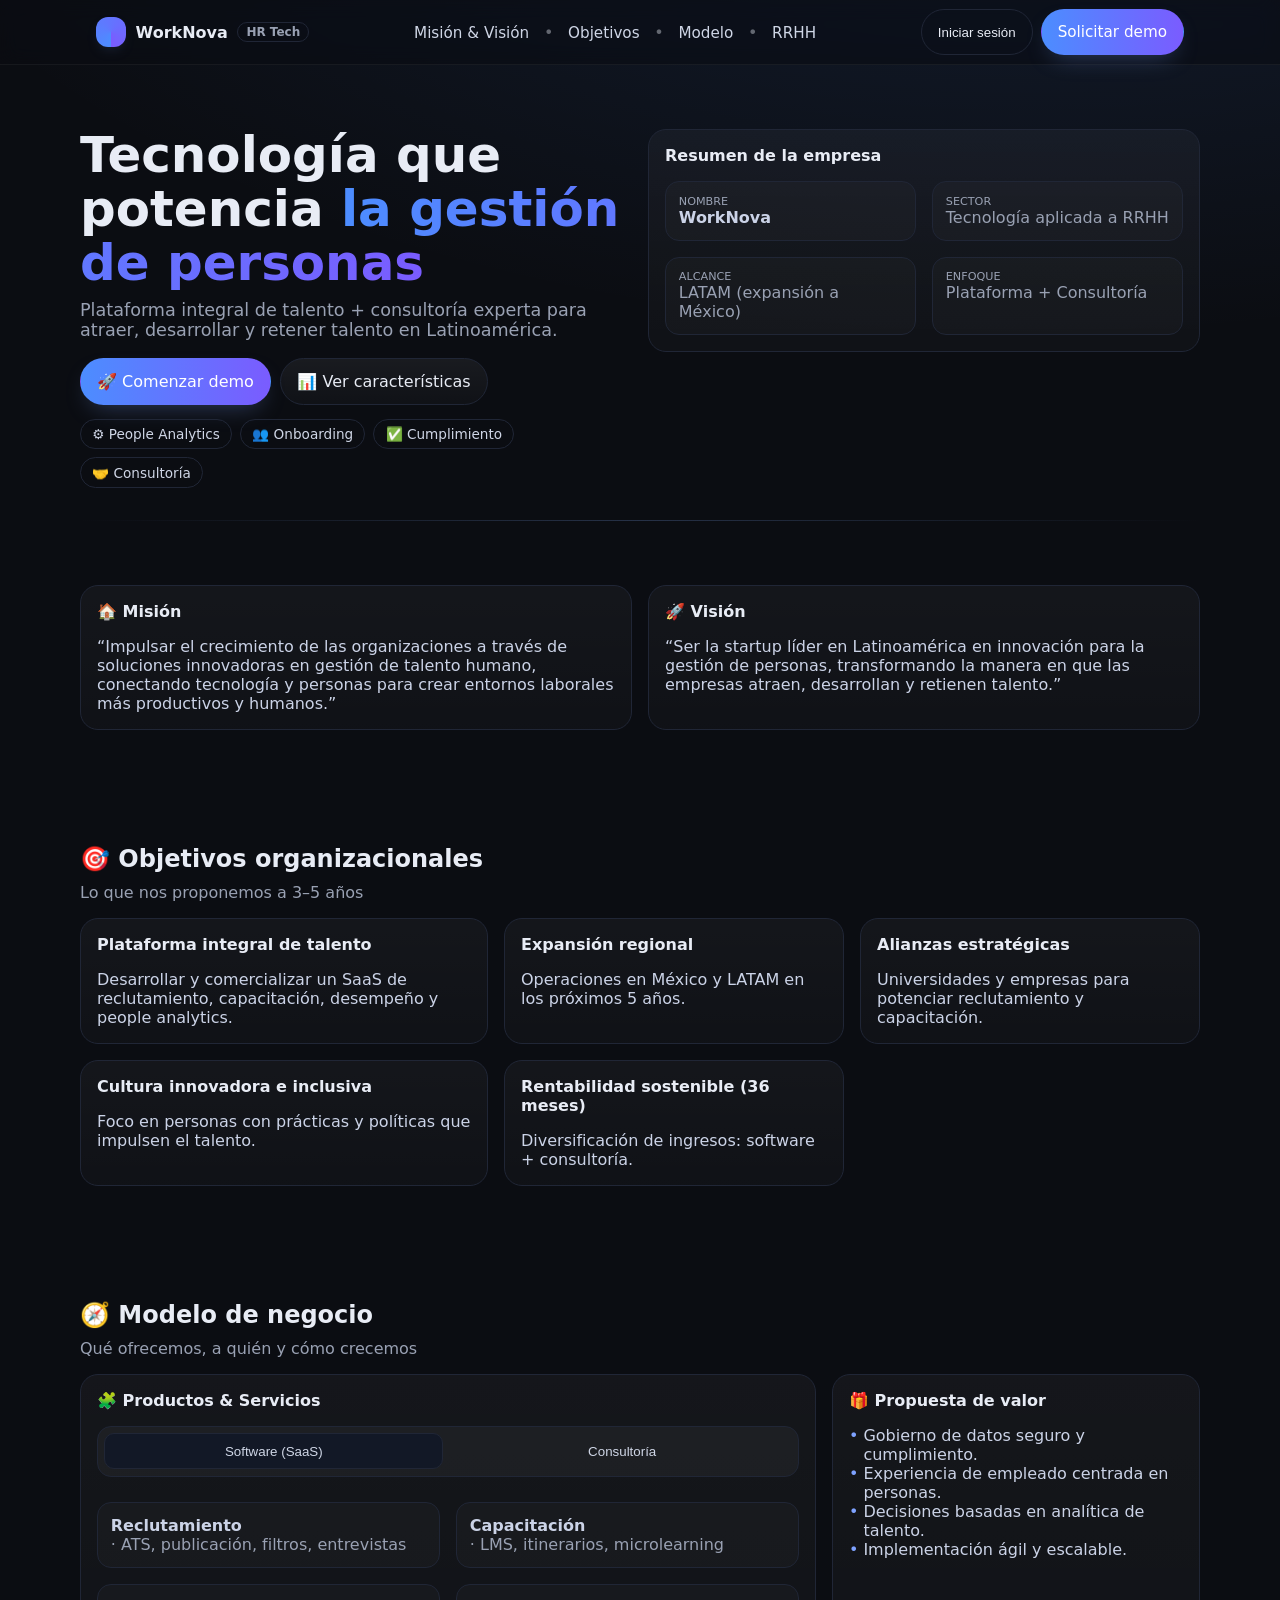
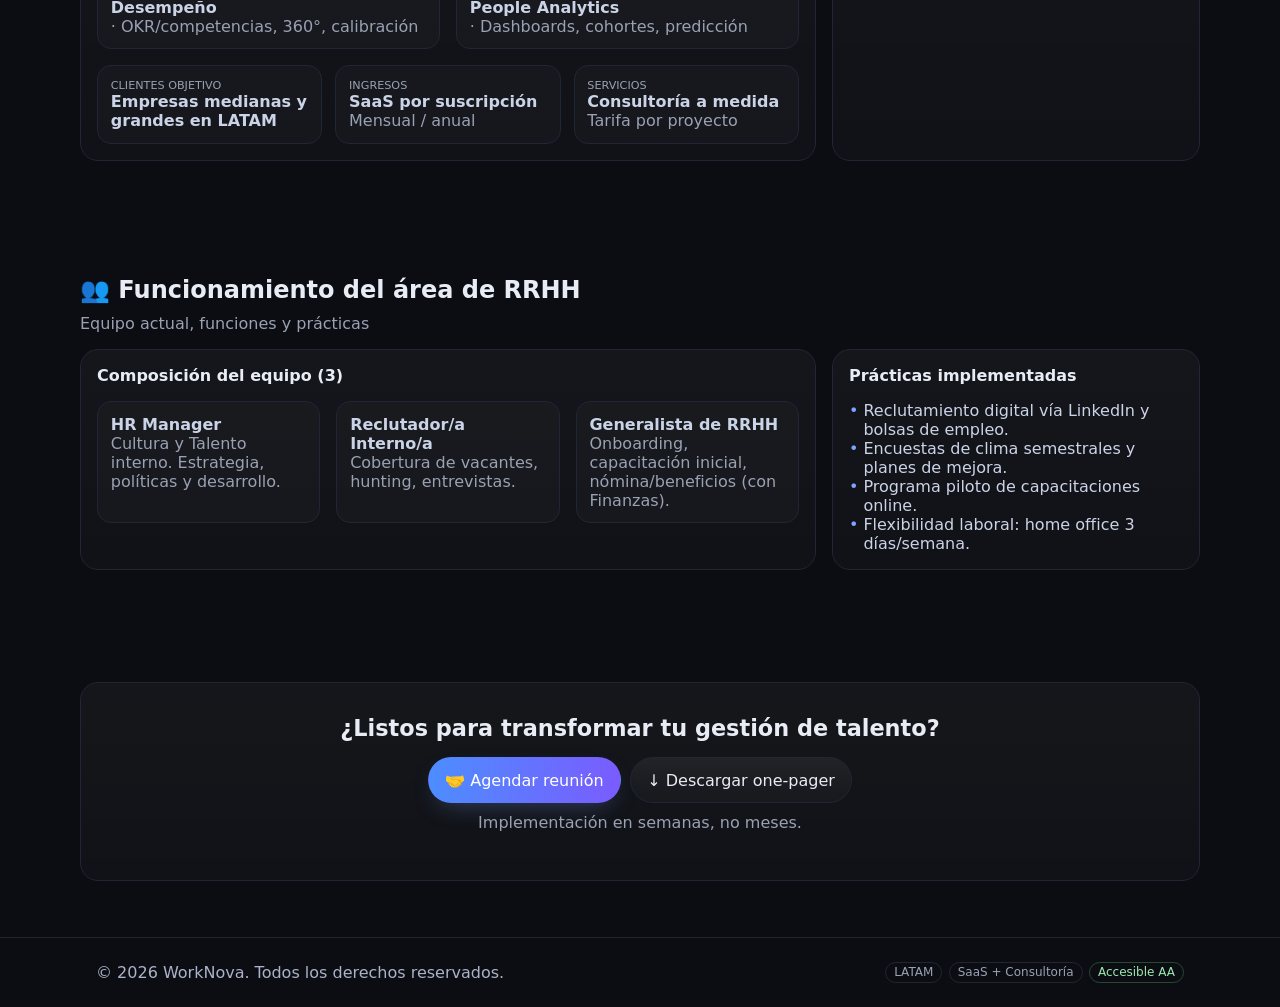
==== index.html @ d495d469 "Add files via upload" ====
<!DOCTYPE html>
<html lang="es">
<head>
  <meta charset="utf-8" />
  <meta name="viewport" content="width=device-width, initial-scale=1" />
  <title>WorkNova · HR Tech</title>
  <meta name="description" content="WorkNova: Plataforma integral de talento + consultoría en RRHH para LATAM." />
  <style>
    :root{
      --bg: #0b0d12; /* deep slate */
      --card: #11151d;
      --muted: #99a1b3;
      --text: #e8ecf5;
      --primary: #4c8dff;
      --primary-2: #7a5cff;
      --ring: rgba(124, 164, 255, .35);
      --border: #202636;
      --ok: #22c55e;
    }
    *{box-sizing:border-box}
    html{scroll-behavior:smooth}
    body{margin:0;font-family:ui-sans-serif,system-ui,-apple-system,Segoe UI,Roboto,Ubuntu,Inter,Arial; color:var(--text); background:
      radial-gradient(1200px 600px at 80% -10%, rgba(76,141,255,.15), transparent),
      radial-gradient(900px 500px at -10% -20%, rgba(122,92,255,.15), transparent),
      var(--bg);
    }
    a{color:inherit;text-decoration:none}
    .container{max-width:1120px;margin:auto;padding:0 1rem}
    .btn{display:inline-flex;align-items:center;gap:.5rem;padding:.8rem 1rem;border-radius:999px;border:1px solid var(--border);background:linear-gradient(180deg,rgba(255,255,255,.06),rgba(255,255,255,.02));color:var(--text);cursor:pointer}
    .btn.primary{border-color:transparent;background:linear-gradient(90deg,var(--primary),var(--primary-2));color:#fff;box-shadow:0 10px 24px -10px var(--ring)}
    .btn.ghost{background:transparent}
    .btn:focus{outline:2px solid var(--ring);outline-offset:2px}
    .badge{display:inline-flex;align-items:center;border:1px solid var(--border);padding:.15rem .5rem;border-radius:999px;font-size:.75rem;color:var(--muted)}
    header{position:sticky;top:0;backdrop-filter:saturate(140%) blur(10px);background:rgba(11,13,18,.6);border-bottom:1px solid rgba(255,255,255,.05);z-index:50}
    .nav{height:64px;display:flex;align-items:center;justify-content:space-between}
    .nav a{font-size:.95rem; color:#cfd6e6}
    .nav a:hover{text-decoration:underline}
    .brand{display:flex;align-items:center;gap:.6rem;font-weight:800}
    .logo{width:30px;height:30px;border-radius:12px;background:conic-gradient(from 180deg at 50% 50%, var(--primary), var(--primary-2));box-shadow:0 6px 16px -8px var(--ring)}

    /* Layout helpers */
    .grid{display:grid;gap:1rem}
    @media(min-width:768px){.grid-md-2{grid-template-columns:1fr 1fr}}
    @media(min-width:1024px){.grid-lg-3{grid-template-columns:1.2fr 1fr 1fr}}
    .section{padding:56px 0}

    .card{background:linear-gradient(180deg, rgba(255,255,255,.04), rgba(255,255,255,.02)); border:1px solid var(--border); border-radius:18px}
    .card .hd{padding:1rem 1rem 0;font-weight:700}
    .card .bd{padding:1rem;color:#cbd3e7}

    .muted{color:var(--muted)}
    .title-xl{font-size:clamp(1.8rem, 2.4vw + 1.2rem, 3.2rem);line-height:1.08;margin:0}
    .title-lg{font-size:1.5rem;margin:.2rem 0 .8rem}

    .pill{border:1px solid var(--border);border-radius:999px;padding:.4rem .7rem;display:inline-flex;align-items:center;gap:.4rem;font-size:.85rem;color:#cfd6e6}

    .hero{padding:64px 0 24px}
    .hero .kicker{display:flex;flex-wrap:wrap;gap:.5rem;margin-top:14px}

    .sep{height:1px;background:linear-gradient(90deg,transparent,#263147,transparent); margin:8px auto; max-width:1120px}

    .list{margin:0;padding:0;list-style:none}
    .list li{padding-left:.9rem;position:relative}
    .list li:before{content:"•";position:absolute;left:0;color:#7ea2ff}

    .chip{display:inline-flex;flex-direction:column;padding:.8rem;border-radius:14px;border:1px solid var(--border);background:rgba(255,255,255,.02)}
    .chip .cap{font-size:.7rem;color:var(--muted);text-transform:uppercase}

    /* Tabs */
    .tabs{display:grid;gap:.8rem}
    .tab-bar{display:grid;grid-template-columns:1fr 1fr;gap:.6rem;background:rgba(255,255,255,.04);border:1px solid var(--border);padding:.4rem;border-radius:14px}
    .tab-btn{padding:.6rem;border:0;border-radius:10px;color:#cfd6e6;background:transparent;cursor:pointer}
    .tab-btn[aria-selected="true"]{background:#121826;border:1px solid var(--border)}
    .tab-panel{display:none}
    .tab-panel[aria-hidden="false"]{display:block}

    /* Animations */
    .fade-up{opacity:0; transform:translateY(10px); transition:opacity .5s ease, transform .5s ease}
    .fade-up.show{opacity:1; transform:translateY(0)}

    /* Footer */
    footer{border-top:1px solid var(--border); padding:24px 0; color:#a9b3c9}
  </style>
</head>
<body>
  <header>
    <div class="container nav">
      <div class="brand">
        <div class="logo" aria-hidden="true"></div>
        <span>WorkNova</span>
        <span class="badge" aria-label="Rubro">HR Tech</span>
      </div>
      <nav class="hide-sm">
        <a href="#mision-vision">Misión & Visión</a>
        <span style="opacity:.4;margin:0 .6rem">•</span>
        <a href="#objetivos">Objetivos</a>
        <span style="opacity:.4;margin:0 .6rem">•</span>
        <a href="#modelo">Modelo</a>
        <span style="opacity:.4;margin:0 .6rem">•</span>
        <a href="#rrhh">RRHH</a>
      </nav>
      <div style="display:flex;gap:.5rem">
        <button class="btn ghost" type="button" aria-label="Iniciar sesión">Iniciar sesión</button>
        <a class="btn primary" href="demo.html" role="button" aria-label="Solicitar demo">Solicitar demo</a>
      </div>
    </div>
  </header>

  <section class="container hero grid grid-md-2">
    <div class="fade-up show" style="transition-delay:.05s">
      <h1 class="title-xl">Tecnología que potencia <span style="background:linear-gradient(90deg,var(--primary),var(--primary-2));-webkit-background-clip:text;background-clip:text;color:transparent">la gestión de personas</span></h1>
      <p class="muted" style="margin-top:.6rem;font-size:1.1rem">Plataforma integral de talento + consultoría experta para atraer, desarrollar y retener talento en Latinoamérica.</p>
      <div style="margin-top:1rem;display:flex;gap:.6rem;flex-wrap:wrap">
        <a class="btn primary" href="demo.html" role="button">🚀 Comenzar demo</a>
        <a class="btn" href="#modelo">📊 Ver características</a>
      </div>
      <div class="kicker">
        <span class="pill">⚙️ People Analytics</span>
        <span class="pill">👥 Onboarding</span>
        <span class="pill">✅ Cumplimiento</span>
        <span class="pill">🤝 Consultoría</span>
      </div>
    </div>
    <div class="fade-up show" style="transition-delay:.12s">
      <div class="card">
        <div class="hd">Resumen de la empresa</div>
        <div class="bd grid" style="grid-template-columns:1fr 1fr;gap:1rem">
          <div class="chip"><span class="cap">Nombre</span><strong>WorkNova</strong></div>
          <div class="chip"><span class="cap">Sector</span><span class="muted">Tecnología aplicada a RRHH</span></div>
          <div class="chip"><span class="cap">Alcance</span><span class="muted">LATAM (expansión a México)</span></div>
          <div class="chip"><span class="cap">Enfoque</span><span class="muted">Plataforma + Consultoría</span></div>
        </div>
      </div>
    </div>
  </section>

  <div class="sep" aria-hidden="true"></div>

  <section id="mision-vision" class="section container grid grid-md-2">
    <div class="card fade-up"><div class="hd">🏠 Misión</div><div class="bd">“Impulsar el crecimiento de las organizaciones a través de soluciones innovadoras en gestión de talento humano, conectando tecnología y personas para crear entornos laborales más productivos y humanos.”</div></div>
    <div class="card fade-up" style="transition-delay:.06s"><div class="hd">🚀 Visión</div><div class="bd">“Ser la startup líder en Latinoamérica en innovación para la gestión de personas, transformando la manera en que las empresas atraen, desarrollan y retienen talento.”</div></div>
  </section>

  <section id="objetivos" class="section container">
    <h2 class="title-lg">🎯 Objetivos organizacionales</h2>
    <p class="muted" style="margin-top:-.2rem">Lo que nos proponemos a 3–5 años</p>
    <div class="grid grid-md-2 grid-lg-3" style="margin-top:1rem">
      <div class="card fade-up"><div class="hd">Plataforma integral de talento</div><div class="bd">Desarrollar y comercializar un SaaS de reclutamiento, capacitación, desempeño y people analytics.</div></div>
      <div class="card fade-up" style="transition-delay:.04s"><div class="hd">Expansión regional</div><div class="bd">Operaciones en México y LATAM en los próximos 5 años.</div></div>
      <div class="card fade-up" style="transition-delay:.08s"><div class="hd">Alianzas estratégicas</div><div class="bd">Universidades y empresas para potenciar reclutamiento y capacitación.</div></div>
      <div class="card fade-up" style="transition-delay:.12s"><div class="hd">Cultura innovadora e inclusiva</div><div class="bd">Foco en personas con prácticas y políticas que impulsen el talento.</div></div>
      <div class="card fade-up" style="transition-delay:.16s"><div class="hd">Rentabilidad sostenible (36 meses)</div><div class="bd">Diversificación de ingresos: software + consultoría.</div></div>
    </div>
  </section>

  <section id="modelo" class="section container">
    <h2 class="title-lg">🧭 Modelo de negocio</h2>
    <p class="muted" style="margin-top:-.2rem">Qué ofrecemos, a quién y cómo crecemos</p>
    <div class="grid" style="grid-template-columns:2fr 1fr;gap:1rem">
      <div class="card fade-up">
        <div class="hd">🧩 Productos & Servicios</div>
        <div class="bd">
          <div class="tabs" data-tabs>
            <div class="tab-bar" role="tablist" aria-label="Productos y servicios">
              <button class="tab-btn" role="tab" aria-selected="true" aria-controls="panel-software" id="tab-software">Software (SaaS)</button>
              <button class="tab-btn" role="tab" aria-selected="false" aria-controls="panel-consultoria" id="tab-consultoria">Consultoría</button>
            </div>
            <div id="panel-software" class="tab-panel" role="tabpanel" aria-labelledby="tab-software" aria-hidden="false">
              <div class="grid grid-md-2" style="margin-top:.8rem">
                <div class="chip"><strong>Reclutamiento</strong><span class="muted">· ATS, publicación, filtros, entrevistas</span></div>
                <div class="chip"><strong>Capacitación</strong><span class="muted">· LMS, itinerarios, microlearning</span></div>
                <div class="chip"><strong>Desempeño</strong><span class="muted">· OKR/competencias, 360°, calibración</span></div>
                <div class="chip"><strong>People Analytics</strong><span class="muted">· Dashboards, cohortes, predicción</span></div>
              </div>
            </div>
            <div id="panel-consultoria" class="tab-panel" role="tabpanel" aria-labelledby="tab-consultoria" aria-hidden="true">
              <div class="grid grid-md-2" style="margin-top:.8rem">
                <div class="chip"><strong>Selección & Headhunting</strong><span class="muted">· Perfiles clave, assessment center</span></div>
                <div class="chip"><strong>Compensaciones & Beneficios</strong><span class="muted">· Bandas, equidad interna, paquetes</span></div>
                <div class="chip"><strong>Clima & Cultura</strong><span class="muted">· Encuestas, workshops, acción</span></div>
                <div class="chip"><strong>Desarrollo Organizacional</strong><span class="muted">· Mapa de talento, sucesión</span></div>
              </div>
            </div>
          </div>

          <div class="grid" style="grid-template-columns:repeat(3,1fr);gap:.8rem;margin-top:1rem">
            <div class="chip"><span class="cap">Clientes objetivo</span><strong>Empresas medianas y grandes en LATAM</strong></div>
            <div class="chip"><span class="cap">Ingresos</span><strong>SaaS por suscripción</strong><span class="muted">Mensual / anual</span></div>
            <div class="chip"><span class="cap">Servicios</span><strong>Consultoría a medida</strong><span class="muted">Tarifa por proyecto</span></div>
          </div>
        </div>
      </div>

      <div class="card fade-up" style="transition-delay:.06s">
        <div class="hd">🎁 Propuesta de valor</div>
        <div class="bd">
          <ul class="list">
            <li>Gobierno de datos seguro y cumplimiento.</li>
            <li>Experiencia de empleado centrada en personas.</li>
            <li>Decisiones basadas en analítica de talento.</li>
            <li>Implementación ágil y escalable.</li>
          </ul>
        </div>
      </div>
    </div>
  </section>

  <section id="rrhh" class="section container">
    <h2 class="title-lg">👥 Funcionamiento del área de RRHH</h2>
    <p class="muted" style="margin-top:-.2rem">Equipo actual, funciones y prácticas</p>

    <div class="grid" style="grid-template-columns:2fr 1fr;gap:1rem">
      <div class="card fade-up">
        <div class="hd">Composición del equipo (3)</div>
        <div class="bd grid grid-md-2" style="grid-template-columns:repeat(3,1fr)">
          <div class="chip"><strong>HR Manager</strong><span class="muted">Cultura y Talento interno. Estrategia, políticas y desarrollo.</span></div>
          <div class="chip"><strong>Reclutador/a Interno/a</strong><span class="muted">Cobertura de vacantes, hunting, entrevistas.</span></div>
          <div class="chip"><strong>Generalista de RRHH</strong><span class="muted">Onboarding, capacitación inicial, nómina/beneficios (con Finanzas).</span></div>
        </div>
      </div>

      <div class="card fade-up" style="transition-delay:.08s">
        <div class="hd">Prácticas implementadas</div>
        <div class="bd">
          <ul class="list">
            <li>Reclutamiento digital vía LinkedIn y bolsas de empleo.</li>
            <li>Encuestas de clima semestrales y planes de mejora.</li>
            <li>Programa piloto de capacitaciones online.</li>
            <li>Flexibilidad laboral: home office 3 días/semana.</li>
          </ul>
        </div>
      </div>
    </div>
  </section>

  <section id="cta" class="section container">
    <div class="card fade-up" style="text-align:center;padding:1rem">
      <div class="hd" style="font-size:1.4rem">¿Listos para transformar tu gestión de talento?</div>
      <div class="bd">
        <div style="display:flex;gap:.6rem;justify-content:center;flex-wrap:wrap">
          <a class="btn primary" href="#" role="button">🤝 Agendar reunión</a>
          <a class="btn" href="#" role="button">↓ Descargar one‑pager</a>
        </div>
        <p class="muted" style="margin-top:.6rem">Implementación en semanas, no meses.</p>
      </div>
    </div>
  </section>

  <footer>
    <div class="container" style="display:flex;align-items:center;justify-content:space-between;gap:.8rem;flex-wrap:wrap">
      <div>© <span id="y"></span> WorkNova. Todos los derechos reservados.</div>
      <div style="display:flex;gap:.4rem;flex-wrap:wrap">
        <span class="badge">LATAM</span>
        <span class="badge">SaaS + Consultoría</span>
        <span class="badge" style="border-color:#234b2f;color:#9ce8b2">Accesible AA</span>
      </div>
    </div>
  </footer>

  <script>
    // Año del footer
    document.getElementById('y').textContent = new Date().getFullYear();

    // Tabs accesibles (sin frameworks)
    document.querySelectorAll('[data-tabs]').forEach(function(tabs){
      const btns = tabs.querySelectorAll('[role="tab"]');
      const panels = tabs.querySelectorAll('[role="tabpanel"]');
      function activate(id){
        btns.forEach(b=>{b.setAttribute('aria-selected', b.id===id);});
        panels.forEach(p=>{p.setAttribute('aria-hidden', p.getAttribute('aria-labelledby')!==id);});
      }
      btns.forEach(btn=>{
        btn.addEventListener('click', ()=>activate(btn.id));
        btn.addEventListener('keydown', (e)=>{
          const i = Array.from(btns).indexOf(document.activeElement);
          if(e.key==='ArrowRight') btns[(i+1)%btns.length].focus();
          if(e.key==='ArrowLeft') btns[(i-1+btns.length)%btns.length].focus();
        });
      });
    });

    // Animación de aparición en scroll
    const observer = new IntersectionObserver((entries)=>{
      entries.forEach(e=>{ if(e.isIntersecting) e.target.classList.add('show'); });
    }, {threshold: .08});

    document.querySelectorAll('.fade-up').forEach(el=>observer.observe(el));
  </script>
</body>
</html>
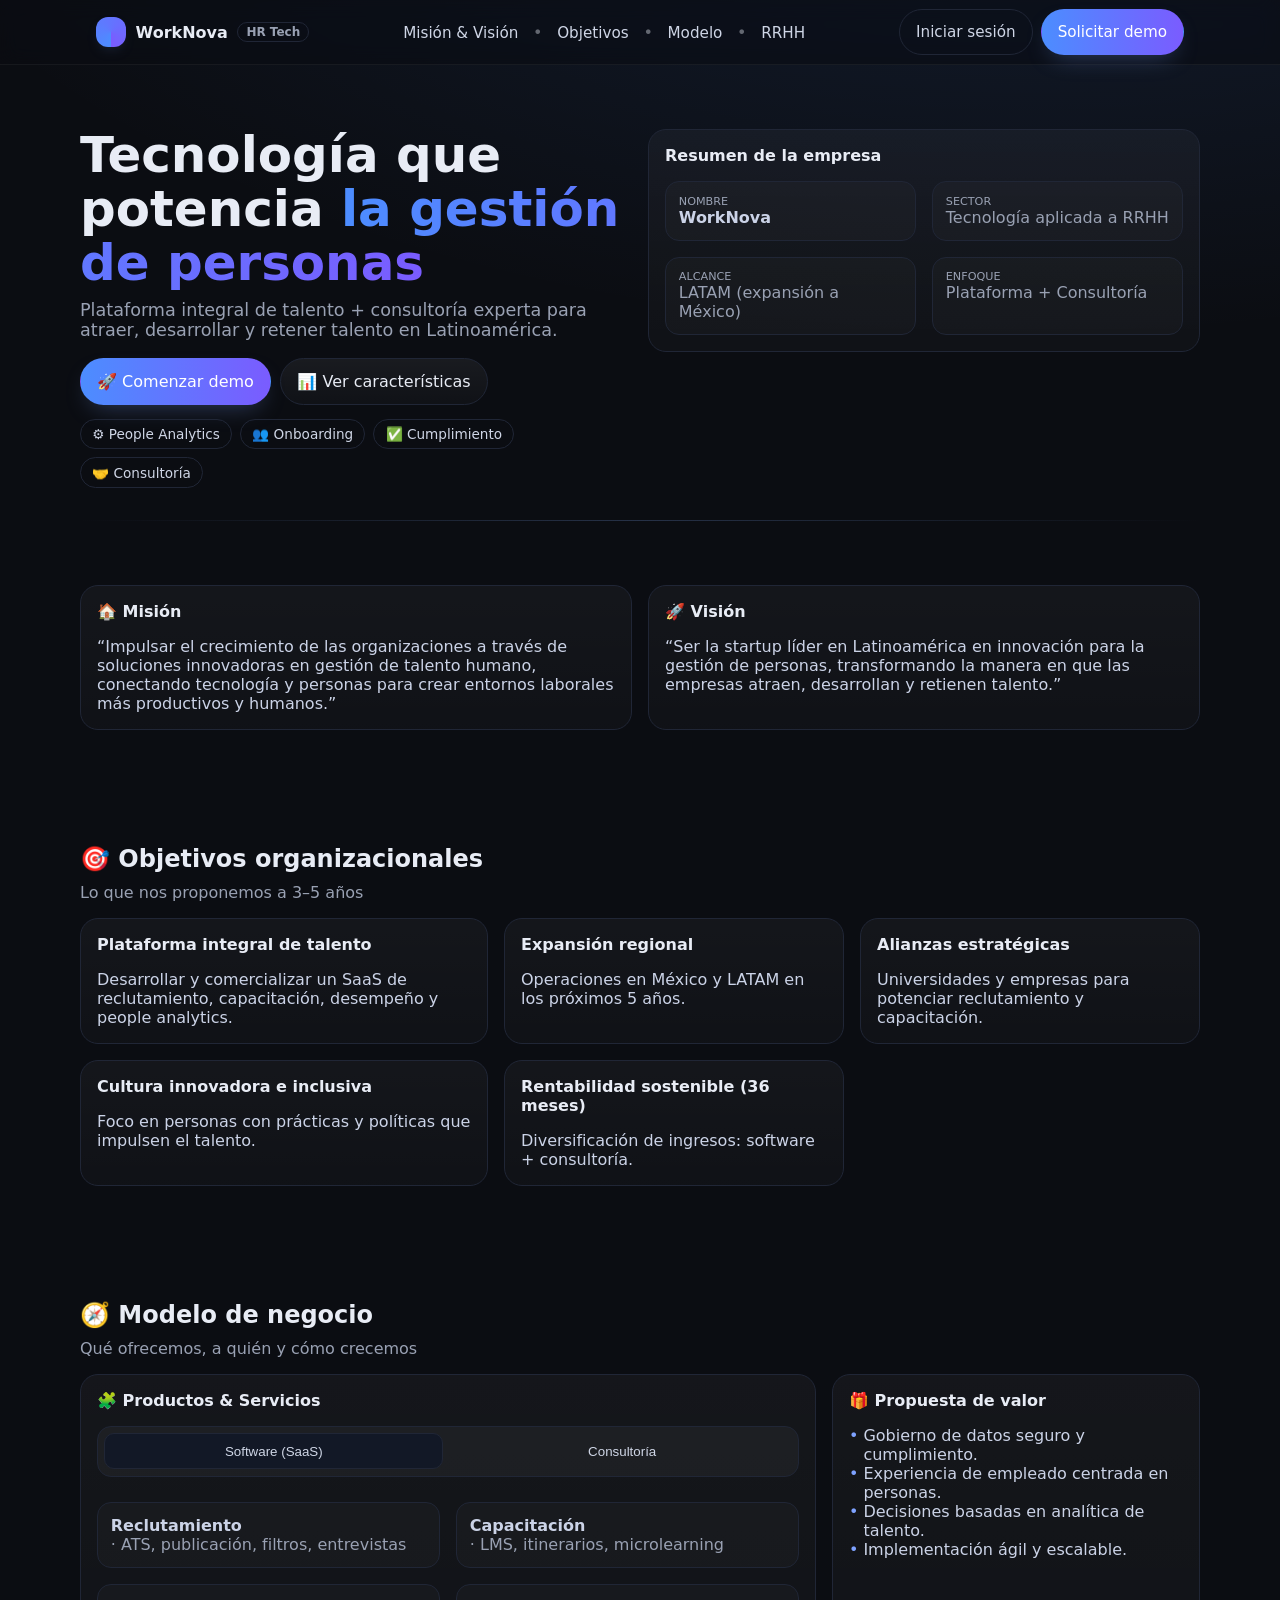
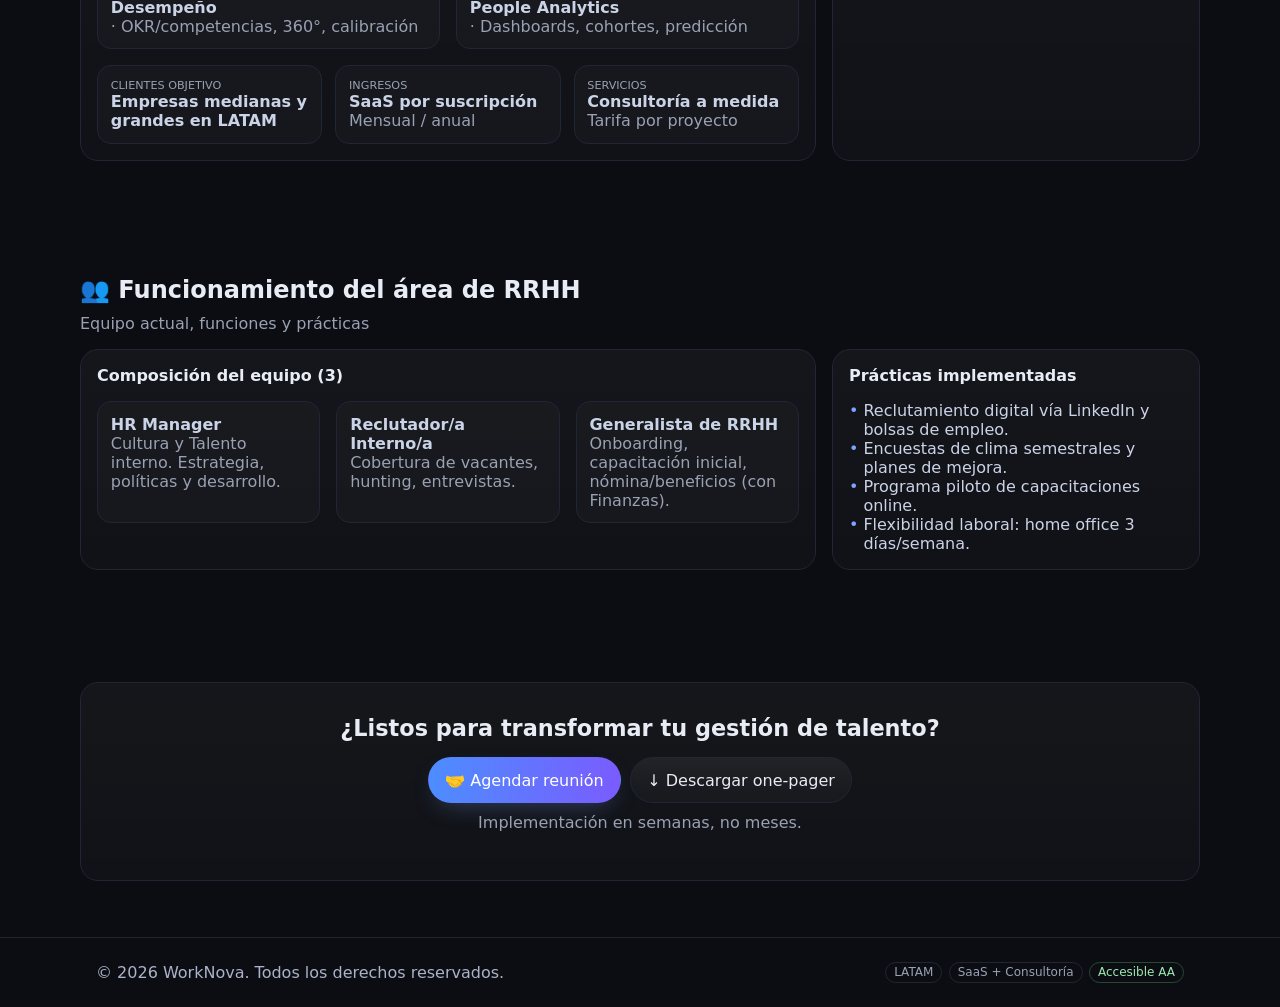
==== commit 7650fd8c: "Add files via upload" ====
--- a/index.html
+++ b/index.html
@@ -100,7 +100,7 @@
         <a href="#rrhh">RRHH</a>
       </nav>
       <div style="display:flex;gap:.5rem">
-        <button class="btn ghost" type="button" aria-label="Iniciar sesión">Iniciar sesión</button>
+        <a class="btn ghost" href="app/" role="button" aria-label="Iniciar sesión">Iniciar sesión</a>
         <a class="btn primary" href="demo.html" role="button" aria-label="Solicitar demo">Solicitar demo</a>
       </div>
     </div>
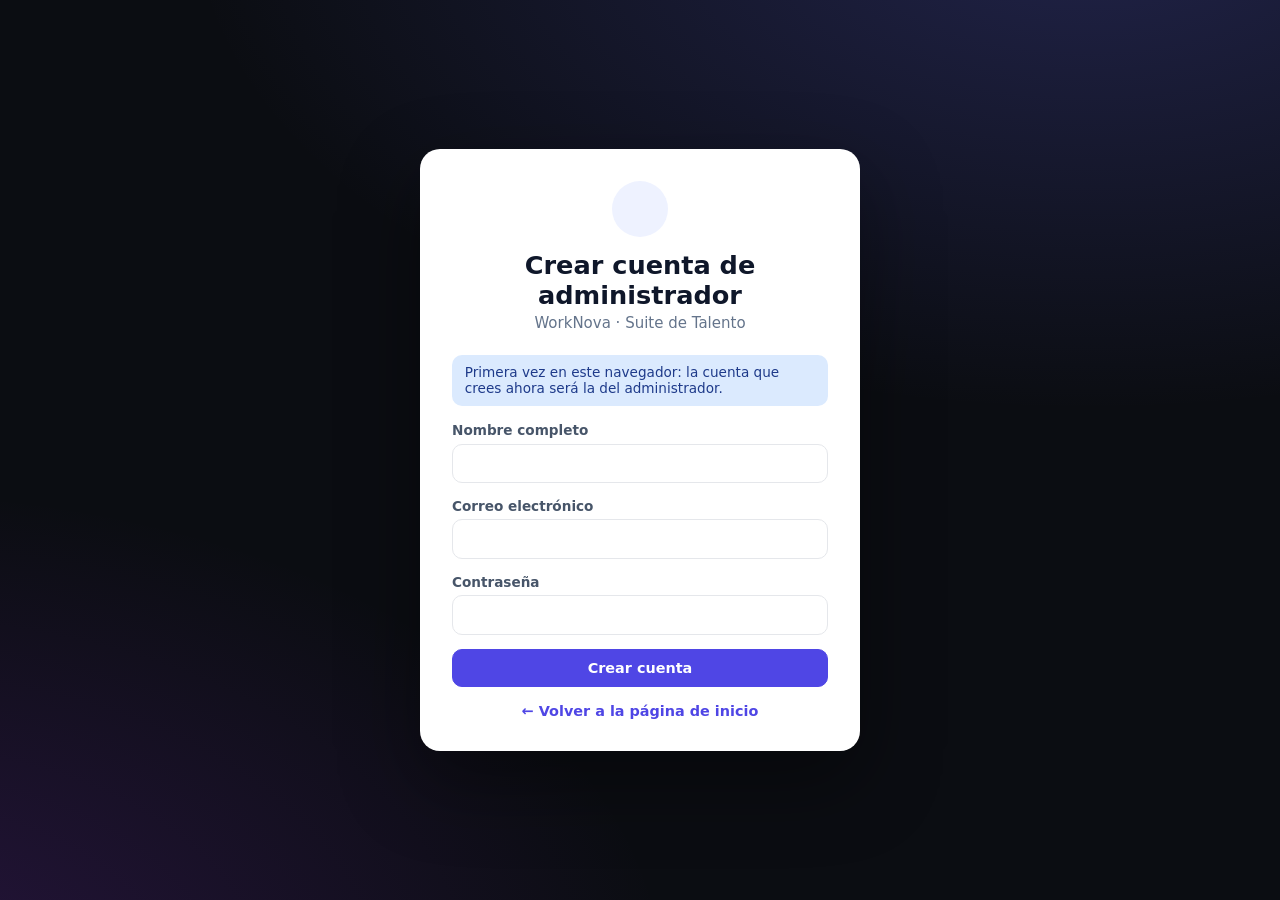
==== commit 77753061: "Add files via upload" ====
--- a/index.html
+++ b/index.html
@@ -1,290 +1,18 @@
 <!DOCTYPE html>
 <html lang="es">
 <head>
-  <meta charset="utf-8" />
-  <meta name="viewport" content="width=device-width, initial-scale=1" />
-  <title>WorkNova · HR Tech</title>
-  <meta name="description" content="WorkNova: Plataforma integral de talento + consultoría en RRHH para LATAM." />
-  <style>
-    :root{
-      --bg: #0b0d12; /* deep slate */
-      --card: #11151d;
-      --muted: #99a1b3;
-      --text: #e8ecf5;
-      --primary: #4c8dff;
-      --primary-2: #7a5cff;
-      --ring: rgba(124, 164, 255, .35);
-      --border: #202636;
-      --ok: #22c55e;
-    }
-    *{box-sizing:border-box}
-    html{scroll-behavior:smooth}
-    body{margin:0;font-family:ui-sans-serif,system-ui,-apple-system,Segoe UI,Roboto,Ubuntu,Inter,Arial; color:var(--text); background:
-      radial-gradient(1200px 600px at 80% -10%, rgba(76,141,255,.15), transparent),
-      radial-gradient(900px 500px at -10% -20%, rgba(122,92,255,.15), transparent),
-      var(--bg);
-    }
-    a{color:inherit;text-decoration:none}
-    .container{max-width:1120px;margin:auto;padding:0 1rem}
-    .btn{display:inline-flex;align-items:center;gap:.5rem;padding:.8rem 1rem;border-radius:999px;border:1px solid var(--border);background:linear-gradient(180deg,rgba(255,255,255,.06),rgba(255,255,255,.02));color:var(--text);cursor:pointer}
-    .btn.primary{border-color:transparent;background:linear-gradient(90deg,var(--primary),var(--primary-2));color:#fff;box-shadow:0 10px 24px -10px var(--ring)}
-    .btn.ghost{background:transparent}
-    .btn:focus{outline:2px solid var(--ring);outline-offset:2px}
-    .badge{display:inline-flex;align-items:center;border:1px solid var(--border);padding:.15rem .5rem;border-radius:999px;font-size:.75rem;color:var(--muted)}
-    header{position:sticky;top:0;backdrop-filter:saturate(140%) blur(10px);background:rgba(11,13,18,.6);border-bottom:1px solid rgba(255,255,255,.05);z-index:50}
-    .nav{height:64px;display:flex;align-items:center;justify-content:space-between}
-    .nav a{font-size:.95rem; color:#cfd6e6}
-    .nav a:hover{text-decoration:underline}
-    .brand{display:flex;align-items:center;gap:.6rem;font-weight:800}
-    .logo{width:30px;height:30px;border-radius:12px;background:conic-gradient(from 180deg at 50% 50%, var(--primary), var(--primary-2));box-shadow:0 6px 16px -8px var(--ring)}
-
-    /* Layout helpers */
-    .grid{display:grid;gap:1rem}
-    @media(min-width:768px){.grid-md-2{grid-template-columns:1fr 1fr}}
-    @media(min-width:1024px){.grid-lg-3{grid-template-columns:1.2fr 1fr 1fr}}
-    .section{padding:56px 0}
-
-    .card{background:linear-gradient(180deg, rgba(255,255,255,.04), rgba(255,255,255,.02)); border:1px solid var(--border); border-radius:18px}
-    .card .hd{padding:1rem 1rem 0;font-weight:700}
-    .card .bd{padding:1rem;color:#cbd3e7}
-
-    .muted{color:var(--muted)}
-    .title-xl{font-size:clamp(1.8rem, 2.4vw + 1.2rem, 3.2rem);line-height:1.08;margin:0}
-    .title-lg{font-size:1.5rem;margin:.2rem 0 .8rem}
-
-    .pill{border:1px solid var(--border);border-radius:999px;padding:.4rem .7rem;display:inline-flex;align-items:center;gap:.4rem;font-size:.85rem;color:#cfd6e6}
-
-    .hero{padding:64px 0 24px}
-    .hero .kicker{display:flex;flex-wrap:wrap;gap:.5rem;margin-top:14px}
-
-    .sep{height:1px;background:linear-gradient(90deg,transparent,#263147,transparent); margin:8px auto; max-width:1120px}
-
-    .list{margin:0;padding:0;list-style:none}
-    .list li{padding-left:.9rem;position:relative}
-    .list li:before{content:"•";position:absolute;left:0;color:#7ea2ff}
-
-    .chip{display:inline-flex;flex-direction:column;padding:.8rem;border-radius:14px;border:1px solid var(--border);background:rgba(255,255,255,.02)}
-    .chip .cap{font-size:.7rem;color:var(--muted);text-transform:uppercase}
-
-    /* Tabs */
-    .tabs{display:grid;gap:.8rem}
-    .tab-bar{display:grid;grid-template-columns:1fr 1fr;gap:.6rem;background:rgba(255,255,255,.04);border:1px solid var(--border);padding:.4rem;border-radius:14px}
-    .tab-btn{padding:.6rem;border:0;border-radius:10px;color:#cfd6e6;background:transparent;cursor:pointer}
-    .tab-btn[aria-selected="true"]{background:#121826;border:1px solid var(--border)}
-    .tab-panel{display:none}
-    .tab-panel[aria-hidden="false"]{display:block}
-
-    /* Animations */
-    .fade-up{opacity:0; transform:translateY(10px); transition:opacity .5s ease, transform .5s ease}
-    .fade-up.show{opacity:1; transform:translateY(0)}
-
-    /* Footer */
-    footer{border-top:1px solid var(--border); padding:24px 0; color:#a9b3c9}
-  </style>
+  <meta charset="utf-8">
+  <meta name="viewport" content="width=device-width, initial-scale=1">
+  <title>WorkNova · Suite de Talento</title>
+  <meta name="description" content="WorkNova HR Platform: gestión integral de talento.">
+  <link rel="preconnect" href="https://fonts.googleapis.com">
+  <link href="https://fonts.googleapis.com/css2?family=Inter:wght@400;500;600;700;800&display=swap" rel="stylesheet">
+  <link rel="stylesheet" href="styles.css">
+  <script src="vendor/lucide.min.js"></script>
 </head>
 <body>
-  <header>
-    <div class="container nav">
-      <div class="brand">
-        <div class="logo" aria-hidden="true"></div>
-        <span>WorkNova</span>
-        <span class="badge" aria-label="Rubro">HR Tech</span>
-      </div>
-      <nav class="hide-sm">
-        <a href="#mision-vision">Misión & Visión</a>
-        <span style="opacity:.4;margin:0 .6rem">•</span>
-        <a href="#objetivos">Objetivos</a>
-        <span style="opacity:.4;margin:0 .6rem">•</span>
-        <a href="#modelo">Modelo</a>
-        <span style="opacity:.4;margin:0 .6rem">•</span>
-        <a href="#rrhh">RRHH</a>
-      </nav>
-      <div style="display:flex;gap:.5rem">
-        <a class="btn ghost" href="app/" role="button" aria-label="Iniciar sesión">Iniciar sesión</a>
-        <a class="btn primary" href="demo.html" role="button" aria-label="Solicitar demo">Solicitar demo</a>
-      </div>
-    </div>
-  </header>
-
-  <section class="container hero grid grid-md-2">
-    <div class="fade-up show" style="transition-delay:.05s">
-      <h1 class="title-xl">Tecnología que potencia <span style="background:linear-gradient(90deg,var(--primary),var(--primary-2));-webkit-background-clip:text;background-clip:text;color:transparent">la gestión de personas</span></h1>
-      <p class="muted" style="margin-top:.6rem;font-size:1.1rem">Plataforma integral de talento + consultoría experta para atraer, desarrollar y retener talento en Latinoamérica.</p>
-      <div style="margin-top:1rem;display:flex;gap:.6rem;flex-wrap:wrap">
-        <a class="btn primary" href="demo.html" role="button">🚀 Comenzar demo</a>
-        <a class="btn" href="#modelo">📊 Ver características</a>
-      </div>
-      <div class="kicker">
-        <span class="pill">⚙️ People Analytics</span>
-        <span class="pill">👥 Onboarding</span>
-        <span class="pill">✅ Cumplimiento</span>
-        <span class="pill">🤝 Consultoría</span>
-      </div>
-    </div>
-    <div class="fade-up show" style="transition-delay:.12s">
-      <div class="card">
-        <div class="hd">Resumen de la empresa</div>
-        <div class="bd grid" style="grid-template-columns:1fr 1fr;gap:1rem">
-          <div class="chip"><span class="cap">Nombre</span><strong>WorkNova</strong></div>
-          <div class="chip"><span class="cap">Sector</span><span class="muted">Tecnología aplicada a RRHH</span></div>
-          <div class="chip"><span class="cap">Alcance</span><span class="muted">LATAM (expansión a México)</span></div>
-          <div class="chip"><span class="cap">Enfoque</span><span class="muted">Plataforma + Consultoría</span></div>
-        </div>
-      </div>
-    </div>
-  </section>
-
-  <div class="sep" aria-hidden="true"></div>
-
-  <section id="mision-vision" class="section container grid grid-md-2">
-    <div class="card fade-up"><div class="hd">🏠 Misión</div><div class="bd">“Impulsar el crecimiento de las organizaciones a través de soluciones innovadoras en gestión de talento humano, conectando tecnología y personas para crear entornos laborales más productivos y humanos.”</div></div>
-    <div class="card fade-up" style="transition-delay:.06s"><div class="hd">🚀 Visión</div><div class="bd">“Ser la startup líder en Latinoamérica en innovación para la gestión de personas, transformando la manera en que las empresas atraen, desarrollan y retienen talento.”</div></div>
-  </section>
-
-  <section id="objetivos" class="section container">
-    <h2 class="title-lg">🎯 Objetivos organizacionales</h2>
-    <p class="muted" style="margin-top:-.2rem">Lo que nos proponemos a 3–5 años</p>
-    <div class="grid grid-md-2 grid-lg-3" style="margin-top:1rem">
-      <div class="card fade-up"><div class="hd">Plataforma integral de talento</div><div class="bd">Desarrollar y comercializar un SaaS de reclutamiento, capacitación, desempeño y people analytics.</div></div>
-      <div class="card fade-up" style="transition-delay:.04s"><div class="hd">Expansión regional</div><div class="bd">Operaciones en México y LATAM en los próximos 5 años.</div></div>
-      <div class="card fade-up" style="transition-delay:.08s"><div class="hd">Alianzas estratégicas</div><div class="bd">Universidades y empresas para potenciar reclutamiento y capacitación.</div></div>
-      <div class="card fade-up" style="transition-delay:.12s"><div class="hd">Cultura innovadora e inclusiva</div><div class="bd">Foco en personas con prácticas y políticas que impulsen el talento.</div></div>
-      <div class="card fade-up" style="transition-delay:.16s"><div class="hd">Rentabilidad sostenible (36 meses)</div><div class="bd">Diversificación de ingresos: software + consultoría.</div></div>
-    </div>
-  </section>
-
-  <section id="modelo" class="section container">
-    <h2 class="title-lg">🧭 Modelo de negocio</h2>
-    <p class="muted" style="margin-top:-.2rem">Qué ofrecemos, a quién y cómo crecemos</p>
-    <div class="grid" style="grid-template-columns:2fr 1fr;gap:1rem">
-      <div class="card fade-up">
-        <div class="hd">🧩 Productos & Servicios</div>
-        <div class="bd">
-          <div class="tabs" data-tabs>
-            <div class="tab-bar" role="tablist" aria-label="Productos y servicios">
-              <button class="tab-btn" role="tab" aria-selected="true" aria-controls="panel-software" id="tab-software">Software (SaaS)</button>
-              <button class="tab-btn" role="tab" aria-selected="false" aria-controls="panel-consultoria" id="tab-consultoria">Consultoría</button>
-            </div>
-            <div id="panel-software" class="tab-panel" role="tabpanel" aria-labelledby="tab-software" aria-hidden="false">
-              <div class="grid grid-md-2" style="margin-top:.8rem">
-                <div class="chip"><strong>Reclutamiento</strong><span class="muted">· ATS, publicación, filtros, entrevistas</span></div>
-                <div class="chip"><strong>Capacitación</strong><span class="muted">· LMS, itinerarios, microlearning</span></div>
-                <div class="chip"><strong>Desempeño</strong><span class="muted">· OKR/competencias, 360°, calibración</span></div>
-                <div class="chip"><strong>People Analytics</strong><span class="muted">· Dashboards, cohortes, predicción</span></div>
-              </div>
-            </div>
-            <div id="panel-consultoria" class="tab-panel" role="tabpanel" aria-labelledby="tab-consultoria" aria-hidden="true">
-              <div class="grid grid-md-2" style="margin-top:.8rem">
-                <div class="chip"><strong>Selección & Headhunting</strong><span class="muted">· Perfiles clave, assessment center</span></div>
-                <div class="chip"><strong>Compensaciones & Beneficios</strong><span class="muted">· Bandas, equidad interna, paquetes</span></div>
-                <div class="chip"><strong>Clima & Cultura</strong><span class="muted">· Encuestas, workshops, acción</span></div>
-                <div class="chip"><strong>Desarrollo Organizacional</strong><span class="muted">· Mapa de talento, sucesión</span></div>
-              </div>
-            </div>
-          </div>
-
-          <div class="grid" style="grid-template-columns:repeat(3,1fr);gap:.8rem;margin-top:1rem">
-            <div class="chip"><span class="cap">Clientes objetivo</span><strong>Empresas medianas y grandes en LATAM</strong></div>
-            <div class="chip"><span class="cap">Ingresos</span><strong>SaaS por suscripción</strong><span class="muted">Mensual / anual</span></div>
-            <div class="chip"><span class="cap">Servicios</span><strong>Consultoría a medida</strong><span class="muted">Tarifa por proyecto</span></div>
-          </div>
-        </div>
-      </div>
-
-      <div class="card fade-up" style="transition-delay:.06s">
-        <div class="hd">🎁 Propuesta de valor</div>
-        <div class="bd">
-          <ul class="list">
-            <li>Gobierno de datos seguro y cumplimiento.</li>
-            <li>Experiencia de empleado centrada en personas.</li>
-            <li>Decisiones basadas en analítica de talento.</li>
-            <li>Implementación ágil y escalable.</li>
-          </ul>
-        </div>
-      </div>
-    </div>
-  </section>
-
-  <section id="rrhh" class="section container">
-    <h2 class="title-lg">👥 Funcionamiento del área de RRHH</h2>
-    <p class="muted" style="margin-top:-.2rem">Equipo actual, funciones y prácticas</p>
-
-    <div class="grid" style="grid-template-columns:2fr 1fr;gap:1rem">
-      <div class="card fade-up">
-        <div class="hd">Composición del equipo (3)</div>
-        <div class="bd grid grid-md-2" style="grid-template-columns:repeat(3,1fr)">
-          <div class="chip"><strong>HR Manager</strong><span class="muted">Cultura y Talento interno. Estrategia, políticas y desarrollo.</span></div>
-          <div class="chip"><strong>Reclutador/a Interno/a</strong><span class="muted">Cobertura de vacantes, hunting, entrevistas.</span></div>
-          <div class="chip"><strong>Generalista de RRHH</strong><span class="muted">Onboarding, capacitación inicial, nómina/beneficios (con Finanzas).</span></div>
-        </div>
-      </div>
-
-      <div class="card fade-up" style="transition-delay:.08s">
-        <div class="hd">Prácticas implementadas</div>
-        <div class="bd">
-          <ul class="list">
-            <li>Reclutamiento digital vía LinkedIn y bolsas de empleo.</li>
-            <li>Encuestas de clima semestrales y planes de mejora.</li>
-            <li>Programa piloto de capacitaciones online.</li>
-            <li>Flexibilidad laboral: home office 3 días/semana.</li>
-          </ul>
-        </div>
-      </div>
-    </div>
-  </section>
-
-  <section id="cta" class="section container">
-    <div class="card fade-up" style="text-align:center;padding:1rem">
-      <div class="hd" style="font-size:1.4rem">¿Listos para transformar tu gestión de talento?</div>
-      <div class="bd">
-        <div style="display:flex;gap:.6rem;justify-content:center;flex-wrap:wrap">
-          <a class="btn primary" href="#" role="button">🤝 Agendar reunión</a>
-          <a class="btn" href="#" role="button">↓ Descargar one‑pager</a>
-        </div>
-        <p class="muted" style="margin-top:.6rem">Implementación en semanas, no meses.</p>
-      </div>
-    </div>
-  </section>
-
-  <footer>
-    <div class="container" style="display:flex;align-items:center;justify-content:space-between;gap:.8rem;flex-wrap:wrap">
-      <div>© <span id="y"></span> WorkNova. Todos los derechos reservados.</div>
-      <div style="display:flex;gap:.4rem;flex-wrap:wrap">
-        <span class="badge">LATAM</span>
-        <span class="badge">SaaS + Consultoría</span>
-        <span class="badge" style="border-color:#234b2f;color:#9ce8b2">Accesible AA</span>
-      </div>
-    </div>
-  </footer>
-
-  <script>
-    // Año del footer
-    document.getElementById('y').textContent = new Date().getFullYear();
-
-    // Tabs accesibles (sin frameworks)
-    document.querySelectorAll('[data-tabs]').forEach(function(tabs){
-      const btns = tabs.querySelectorAll('[role="tab"]');
-      const panels = tabs.querySelectorAll('[role="tabpanel"]');
-      function activate(id){
-        btns.forEach(b=>{b.setAttribute('aria-selected', b.id===id);});
-        panels.forEach(p=>{p.setAttribute('aria-hidden', p.getAttribute('aria-labelledby')!==id);});
-      }
-      btns.forEach(btn=>{
-        btn.addEventListener('click', ()=>activate(btn.id));
-        btn.addEventListener('keydown', (e)=>{
-          const i = Array.from(btns).indexOf(document.activeElement);
-          if(e.key==='ArrowRight') btns[(i+1)%btns.length].focus();
-          if(e.key==='ArrowLeft') btns[(i-1+btns.length)%btns.length].focus();
-        });
-      });
-    });
-
-    // Animación de aparición en scroll
-    const observer = new IntersectionObserver((entries)=>{
-      entries.forEach(e=>{ if(e.isIntersecting) e.target.classList.add('show'); });
-    }, {threshold: .08});
-
-    document.querySelectorAll('.fade-up').forEach(el=>observer.observe(el));
-  </script>
+  <div id="app"></div>
+  <noscript>WorkNova necesita JavaScript activado.</noscript>
+  <script type="module" src="app.js"></script>
 </body>
-</html>+</html>
--- a/styles.css
+++ b/styles.css
@@ -0,0 +1,336 @@
+:root {
+  --bg: #f6f7fb;
+  --card: #ffffff;
+  --text: #0f172a;
+  --muted: #64748b;
+  --border: #e5e7eb;
+  --side: #0f172a;
+  --side-2: #1e293b;
+  --side-text: #cbd5e1;
+  --primary: #4f46e5;
+  --primary-hover: #4338ca;
+  --primary-soft: #eef2ff;
+  --violet: #9333ea;
+  --ok: #16a34a; --ok-soft: #dcfce7;
+  --warn: #d97706; --warn-soft: #fef3c7;
+  --bad: #dc2626; --bad-soft: #fee2e2;
+  --info: #2563eb; --info-soft: #dbeafe;
+  --radius: 16px;
+  --shadow: 0 1px 2px rgba(15, 23, 42, .04), 0 4px 16px rgba(15, 23, 42, .05);
+  --soft: #f1f5f9; --soft2: #f8fafc; --text-2: #475569;
+  color-scheme: light;
+}
+:root[data-theme="dark"] { --bg: #0b1020; --card: #121a2e; --text: #e5e9f2; --muted: #94a3b8; --border: #243049; --side: #070b16; --side-2: #18223a;
+  --primary-soft: #1e2350; --ok-soft: #12321f; --warn-soft: #3a2a0c; --bad-soft: #3b1414; --info-soft: #132a4f; --soft: #1a2440; --soft2: #0f172b; --text-2: #c3cad8;
+  --shadow: 0 1px 2px rgba(0,0,0,.3), 0 4px 16px rgba(0,0,0,.25); color-scheme: dark; }
+@media (prefers-color-scheme: dark) { :root:not([data-theme="light"]) { --bg: #0b1020; --card: #121a2e; --text: #e5e9f2; --muted: #94a3b8; --border: #243049; --side: #070b16; --side-2: #18223a;
+  --primary-soft: #1e2350; --ok-soft: #12321f; --warn-soft: #3a2a0c; --bad-soft: #3b1414; --info-soft: #132a4f; --soft: #1a2440; --soft2: #0f172b; --text-2: #c3cad8;
+  --shadow: 0 1px 2px rgba(0,0,0,.3), 0 4px 16px rgba(0,0,0,.25); color-scheme: dark; } }
+* { box-sizing: border-box; }
+html, body { margin: 0; height: 100%; }
+body { font-family: 'Inter', ui-sans-serif, system-ui, -apple-system, 'Segoe UI', Roboto, Arial, sans-serif; background: var(--bg); color: var(--text); font-size: 15px; }
+a { color: inherit; text-decoration: none; }
+button, input, select, textarea { font: inherit; color: inherit; }
+[data-lucide] { width: 18px; height: 18px; stroke-width: 2; flex: none; }
+
+/* ---------- Layout ---------- */
+.shell { display: grid; grid-template-columns: 256px 1fr; min-height: 100vh; }
+.side { background: var(--side); color: var(--side-text); display: flex; flex-direction: column; position: sticky; top: 0; height: 100vh; z-index: 40; }
+.brand { display: flex; gap: .7rem; align-items: center; padding: 1.1rem 1rem; border-bottom: 1px solid rgba(255,255,255,.06); }
+.brand-logo { width: 40px; height: 40px; border-radius: 10px; background: linear-gradient(135deg, #1e3a8a, #312e81); display: grid; place-items: center; color: #fff; font-weight: 800; overflow: hidden; }
+.brand-logo img { width: 100%; height: 100%; object-fit: cover; }
+.brand b { color: #fff; font-size: 1.15rem; display: block; }
+.brand small { font-size: .72rem; color: #94a3b8; }
+.nav { flex: 1; overflow-y: auto; padding: .8rem .6rem; display: flex; flex-direction: column; gap: 2px; }
+.nav a { display: flex; align-items: center; gap: .75rem; padding: .62rem .75rem; border-radius: 10px; font-size: .93rem; }
+.nav a:hover { background: rgba(255,255,255,.05); color: #fff; }
+.nav a.on { background: var(--side-2); color: #fff; font-weight: 600; }
+.nav .badge-n { margin-left: auto; background: var(--primary); color: #fff; border-radius: 99px; font-size: .7rem; padding: 0 .45rem; }
+.side-foot { padding: .9rem 1rem; font-size: .72rem; color: #64748b; border-top: 1px solid rgba(255,255,255,.06); }
+
+.main { min-width: 0; display: flex; flex-direction: column; }
+.topbar { height: 64px; background: var(--card); border-bottom: 1px solid var(--border); display: flex; align-items: center; justify-content: flex-end; gap: 1rem; padding: 0 1.5rem; position: sticky; top: 0; z-index: 30; }
+.topbar .burger { display: none; margin-right: auto; }
+.content { padding: 2rem; max-width: 1280px; width: 100%; }
+
+.icon-btn { width: 38px; height: 38px; border-radius: 10px; border: 0; background: transparent; display: grid; place-items: center; cursor: pointer; position: relative; color: var(--muted); }
+.icon-btn:hover { background: var(--soft); color: var(--text); }
+.icon-btn .dot { position: absolute; top: 6px; right: 7px; width: 8px; height: 8px; border-radius: 50%; background: var(--bad); }
+.user-chip { display: flex; align-items: center; gap: .6rem; cursor: pointer; padding: .3rem .5rem; border-radius: 12px; border: 0; background: none; }
+.user-chip:hover { background: var(--soft); }
+.user-chip b { display: block; font-size: .9rem; text-align: left; }
+.user-chip small { color: var(--muted); font-size: .75rem; display: block; text-align: left; }
+.avatar { width: 38px; height: 38px; border-radius: 50%; background: linear-gradient(135deg, #6366f1, #a855f7); color: #fff; display: grid; place-items: center; font-weight: 700; flex: none; }
+.avatar.lg { width: 56px; height: 56px; font-size: 1.3rem; }
+
+.menu { position: absolute; top: 58px; right: 1.5rem; background: var(--card); border: 1px solid var(--border); border-radius: 12px; box-shadow: var(--shadow); min-width: 220px; padding: .4rem; z-index: 60; }
+.menu button, .menu a { width: 100%; display: flex; align-items: center; gap: .6rem; padding: .55rem .7rem; border: 0; background: none; border-radius: 8px; cursor: pointer; text-align: left; }
+.menu button:hover, .menu a:hover { background: var(--soft); }
+.notif-list { max-height: 360px; overflow: auto; min-width: 300px; }
+.notif-list .n { padding: .6rem .7rem; border-radius: 8px; font-size: .88rem; }
+.notif-list .n.unread { background: var(--primary-soft); }
+
+/* ---------- Page header ---------- */
+.ph { display: flex; justify-content: space-between; align-items: flex-start; gap: 1rem; margin-bottom: 1.6rem; flex-wrap: wrap; }
+.ph h1 { margin: 0; font-size: 2rem; font-weight: 800; letter-spacing: -.02em; }
+.ph p { margin: .3rem 0 0; color: var(--muted); }
+
+/* ---------- Components ---------- */
+.card { background: var(--card); border: 1px solid var(--border); border-radius: var(--radius); box-shadow: var(--shadow); }
+.card-pad { padding: 1.4rem; }
+.card h3 { margin: 0 0 1rem; font-size: 1.1rem; }
+.grid { display: grid; gap: 1.2rem; }
+.g2 { grid-template-columns: repeat(2, minmax(0, 1fr)); }
+.g3 { grid-template-columns: repeat(3, minmax(0, 1fr)); }
+.g4 { grid-template-columns: repeat(4, minmax(0, 1fr)); }
+.mb { margin-bottom: 1.2rem; }
+
+.stat { padding: 1.3rem; display: flex; justify-content: space-between; gap: .6rem; }
+.stat .lbl { color: var(--muted); font-size: .9rem; }
+.stat .val { font-size: 1.9rem; font-weight: 800; margin-top: .4rem; }
+.stat .trend { font-size: .78rem; margin-top: .5rem; color: var(--muted); }
+.stat .trend b.up { color: var(--ok); } .stat .trend b.down { color: var(--bad); }
+.stat .ico { width: 48px; height: 48px; border-radius: 12px; display: grid; place-items: center; color: #fff; flex: none; }
+.stat .ico [data-lucide] { width: 24px; height: 24px; }
+.bg-blue { background: #3b82f6; } .bg-violet { background: #a855f7; } .bg-amber { background: #f59e0b; } .bg-green { background: #22c55e; } .bg-red { background: #ef4444; } .bg-indigo { background: var(--primary); }
+.t-blue { color: var(--info); } .t-green { color: var(--ok); } .t-amber { color: var(--warn); } .t-red { color: var(--bad); } .t-violet { color: var(--violet); } .t-indigo { color: var(--primary); }
+
+.btn { display: inline-flex; align-items: center; justify-content: center; gap: .5rem; padding: .62rem 1.05rem; border-radius: 10px; border: 1px solid var(--border); background: var(--card); cursor: pointer; font-weight: 600; font-size: .9rem; white-space: nowrap; }
+.btn:hover { background: var(--soft2); }
+.btn.primary { background: var(--primary); color: #fff; border-color: var(--primary); }
+.btn.primary:hover { background: var(--primary-hover); }
+.btn.danger { color: var(--bad); }
+.btn.ok { background: var(--ok); border-color: var(--ok); color: #fff; }
+.btn.sm { padding: .4rem .7rem; font-size: .82rem; }
+.btn:disabled { opacity: .5; cursor: not-allowed; }
+.btn-icon { width: 36px; height: 36px; padding: 0; }
+
+.pill { display: inline-flex; align-items: center; padding: .15rem .6rem; border-radius: 99px; font-size: .75rem; font-weight: 600; background: var(--soft); color: var(--text-2); white-space: nowrap; }
+.pill.ok { background: var(--ok-soft); color: #15803d; }
+.pill.warn { background: var(--warn-soft); color: #b45309; }
+.pill.bad { background: var(--bad-soft); color: #b91c1c; }
+.pill.info { background: var(--info-soft); color: #1d4ed8; }
+.pill.violet { background: #f3e8ff; color: #7e22ce; }
+
+.toolbar { display: flex; gap: .8rem; padding: 1rem; align-items: center; flex-wrap: wrap; }
+.search { flex: 1; min-width: 200px; position: relative; }
+.search [data-lucide] { position: absolute; left: 12px; top: 50%; transform: translateY(-50%); color: #94a3b8; }
+.search input { padding-left: 2.4rem; }
+
+input, select, textarea { width: 100%; padding: .62rem .8rem; border: 1px solid var(--border); border-radius: 10px; background: var(--card); outline: none; }
+input:focus, select:focus, textarea:focus { border-color: var(--primary); box-shadow: 0 0 0 3px rgba(79,70,229,.15); }
+textarea { resize: vertical; min-height: 80px; }
+label { display: block; font-size: .85rem; font-weight: 600; margin-bottom: .35rem; color: var(--text-2); }
+.field { margin-bottom: .9rem; }
+.form-grid { display: grid; grid-template-columns: 1fr 1fr; gap: 0 1rem; }
+.form-grid .full { grid-column: 1 / -1; }
+.form-sec { border-radius: 10px; padding: .55rem .9rem; font-weight: 700; margin: 1rem 0 .9rem; grid-column: 1 / -1; }
+.form-sec.y { background: #fef3c7; color: #92400e; }
+.form-sec.t { background: #ccfbf1; color: #115e59; }
+.check { display: flex; gap: .6rem; align-items: flex-start; font-weight: 500; }
+.check input { width: auto; margin-top: .2rem; }
+
+.empty { text-align: center; color: var(--muted); padding: 2.5rem 1rem; }
+.empty [data-lucide] { width: 40px; height: 40px; color: #cbd5e1; margin-bottom: .5rem; }
+
+.list-row { display: flex; align-items: center; gap: .9rem; padding: .85rem 0; border-bottom: 1px solid var(--soft); }
+.list-row:last-child { border-bottom: 0; }
+.list-row .grow { flex: 1; min-width: 0; }
+.list-row small { color: var(--muted); display: block; }
+.bar { height: 8px; background: var(--soft); border-radius: 99px; overflow: hidden; }
+.bar > i { display: block; height: 100%; background: var(--primary); border-radius: 99px; }
+
+table { width: 100%; border-collapse: collapse; }
+th { text-align: left; font-size: .78rem; color: var(--muted); text-transform: uppercase; letter-spacing: .03em; padding: .7rem .9rem; border-bottom: 1px solid var(--border); }
+td { padding: .8rem .9rem; border-bottom: 1px solid var(--soft); font-size: .9rem; vertical-align: middle; }
+.table-wrap { overflow-x: auto; }
+
+/* Employees */
+.emp-card { padding: 1.3rem; display: flex; flex-direction: column; gap: .5rem; }
+.emp-head { display: flex; gap: .8rem; align-items: flex-start; }
+.emp-head b { font-size: 1.05rem; display: block; }
+.emp-head small { color: var(--muted); }
+.emp-info { font-size: .86rem; color: var(--text-2); display: grid; gap: .35rem; margin: .4rem 0; }
+.emp-info div { display: flex; gap: .5rem; align-items: center; min-width: 0; }
+.emp-info span { overflow: hidden; text-overflow: ellipsis; white-space: nowrap; }
+.emp-actions { display: flex; gap: .4rem; margin-top: auto; }
+
+/* Kanban */
+.kanban { display: grid; grid-template-columns: repeat(5, minmax(240px, 1fr)); gap: 1rem; overflow-x: auto; padding-bottom: .5rem; }
+.kcol { background: var(--card); border: 1px solid var(--border); border-radius: var(--radius); min-height: 320px; display: flex; flex-direction: column; }
+.kcol header { padding: .9rem 1rem; border-radius: var(--radius) var(--radius) 0 0; display: flex; justify-content: space-between; align-items: center; font-weight: 700; font-size: .92rem; }
+.kcol header span { background: var(--card); border-radius: 99px; padding: 0 .5rem; font-size: .78rem; }
+.kcol .kbody { padding: .8rem; display: flex; flex-direction: column; gap: .7rem; flex: 1; }
+.kcol.drop { outline: 2px dashed var(--primary); }
+.kcard { border: 1px solid var(--border); border-radius: 12px; padding: .85rem; background: var(--card); cursor: grab; box-shadow: 0 1px 2px rgba(0,0,0,.03); }
+.kcard:hover { box-shadow: var(--shadow); }
+.kcard b { display: block; } .kcard small { color: var(--muted); display: block; margin-top: .15rem; }
+
+/* Gradient banner */
+.banner { background: linear-gradient(110deg, #6366f1, #9333ea); color: #fff; border-radius: var(--radius); padding: 1.6rem; }
+.banner h3 { margin: 0 0 1.1rem; font-size: 1.35rem; }
+.banner .item { display: flex; gap: .7rem; } .banner .item b { display: block; margin-bottom: .2rem; } .banner .item p { margin: 0; opacity: .85; font-size: .9rem; }
+
+/* Portal tiles */
+.tile { border-radius: var(--radius); padding: 1.4rem; color: #fff; cursor: pointer; border: 0; text-align: left; display: flex; flex-direction: column; gap: .3rem; min-height: 140px; justify-content: flex-end; }
+.tile [data-lucide] { width: 26px; height: 26px; margin-bottom: auto; }
+.tile b { font-size: 1.15rem; } .tile small { opacity: .85; }
+.tile.violet { background: linear-gradient(135deg, #8b5cf6, #7c3aed); }
+.tile.blue { background: linear-gradient(135deg, #3b82f6, #0ea5e9); }
+.tile.green { background: linear-gradient(135deg, #22c55e, #059669); }
+
+.tabs { display: inline-flex; background: var(--soft); border-radius: 12px; padding: .3rem; gap: .2rem; margin-bottom: 1.2rem; flex-wrap: wrap; }
+.tabs button { border: 0; background: none; padding: .5rem 1rem; border-radius: 9px; cursor: pointer; font-weight: 600; color: var(--muted); display: inline-flex; gap: .45rem; align-items: center; }
+.tabs button.on { background: var(--card); color: var(--text); box-shadow: 0 1px 3px rgba(0,0,0,.08); }
+.utabs { display: flex; gap: 1.4rem; border-bottom: 1px solid var(--border); margin-bottom: 1.2rem; }
+.utabs button { border: 0; background: none; padding: .6rem .2rem; cursor: pointer; color: var(--muted); font-weight: 600; border-bottom: 2px solid transparent; }
+.utabs button.on { color: var(--primary); border-color: var(--primary); }
+
+/* Chat */
+.chat { display: grid; grid-template-columns: 320px 1fr; height: calc(100vh - 64px - 4rem); min-height: 480px; overflow: hidden; }
+.chat-list { border-right: 1px solid var(--border); display: flex; flex-direction: column; min-height: 0; }
+.chat-list .hd { padding: 1rem; display: flex; justify-content: space-between; align-items: center; }
+.chat-list .hd h3 { margin: 0; }
+.chat-list .items { overflow: auto; flex: 1; }
+.conv { padding: .8rem 1rem; display: flex; gap: .7rem; cursor: pointer; border-left: 3px solid transparent; }
+.conv:hover { background: var(--soft2); }
+.conv.on { background: var(--primary-soft); border-left-color: var(--primary); }
+.conv .grow { min-width: 0; flex: 1; }
+.conv small { color: var(--muted); display: block; white-space: nowrap; overflow: hidden; text-overflow: ellipsis; }
+.chat-main { display: flex; flex-direction: column; min-height: 0; }
+.chat-main .hd { padding: 1rem 1.2rem; border-bottom: 1px solid var(--border); display: flex; gap: .8rem; align-items: center; }
+.msgs { flex: 1; overflow: auto; padding: 1.2rem; display: flex; flex-direction: column; gap: .6rem; background: var(--soft2); }
+.msg { max-width: 70%; padding: .6rem .85rem; border-radius: 14px; background: var(--card); border: 1px solid var(--border); align-self: flex-start; }
+.msg.me { align-self: flex-end; background: var(--primary); color: #fff; border-color: var(--primary); }
+.msg small { display: block; font-size: .7rem; opacity: .7; margin-top: .2rem; }
+.msg .who { font-size: .75rem; font-weight: 700; margin-bottom: .15rem; color: var(--primary); }
+.composer { display: flex; gap: .6rem; padding: .9rem; border-top: 1px solid var(--border); }
+
+/* Modal */
+.modal-bg { position: fixed; inset: 0; background: rgba(15,23,42,.5); display: grid; place-items: center; z-index: 100; padding: 1rem; }
+.modal { background: var(--card); border-radius: 18px; width: min(680px, 100%); max-height: 92vh; display: flex; flex-direction: column; box-shadow: 0 20px 60px rgba(0,0,0,.25); }
+.modal.wide { width: min(900px, 100%); }
+.modal header { padding: 1.1rem 1.4rem; border-bottom: 1px solid var(--border); display: flex; justify-content: space-between; align-items: center; }
+.modal header h2 { margin: 0; font-size: 1.2rem; }
+.modal .mbody { padding: 1.4rem; overflow: auto; }
+.modal footer { padding: 1rem 1.4rem; border-top: 1px solid var(--border); display: flex; justify-content: flex-end; gap: .6rem; }
+
+.toast { position: fixed; bottom: 1.5rem; left: 50%; transform: translateX(-50%); background: #0f172a; color: #fff; padding: .7rem 1.1rem; border-radius: 12px; z-index: 200; box-shadow: var(--shadow); font-size: .9rem; }
+
+/* Auth */
+.auth { min-height: 100vh; display: grid; place-items: center; padding: 1.5rem; background: radial-gradient(900px 500px at 85% -10%, rgba(99,102,241,.25), transparent), radial-gradient(800px 500px at -10% 110%, rgba(147,51,234,.2), transparent), #0b0d12; }
+.auth .box { background: var(--card); border-radius: 20px; padding: 2rem; width: min(440px, 100%); box-shadow: 0 30px 80px rgba(0,0,0,.4); }
+.auth .box.wide { width: min(720px, 100%); }
+.auth h1 { margin: .8rem 0 .3rem; font-size: 1.6rem; }
+.auth p.sub { color: var(--muted); margin: 0 0 1.4rem; }
+.auth .switch { text-align: center; margin-top: 1rem; font-size: .9rem; color: var(--muted); }
+.auth .switch a { color: var(--primary); font-weight: 600; cursor: pointer; }
+.auth .err { background: var(--bad-soft); color: #991b1b; padding: .6rem .8rem; border-radius: 10px; font-size: .88rem; margin-bottom: 1rem; }
+.auth .note { background: var(--info-soft); color: #1e3a8a; padding: .6rem .8rem; border-radius: 10px; font-size: .85rem; margin-bottom: 1rem; }
+.decl { border: 1px solid var(--border); border-radius: 12px; padding: 1rem 1.2rem; max-height: 46vh; overflow: auto; font-size: .9rem; color: var(--text-2); background: var(--soft2); margin-bottom: 1rem; }
+.decl h4 { margin: 1rem 0 .3rem; display: flex; gap: .5rem; align-items: center; } .decl h4:first-child { margin-top: 0; }
+.decl p { margin: 0; }
+.shield { width: 56px; height: 56px; border-radius: 50%; background: var(--primary-soft); color: var(--primary); display: grid; place-items: center; margin: 0 auto; }
+.shield [data-lucide] { width: 28px; height: 28px; }
+
+.scrim { display: none; }
+.muted { color: var(--muted); }
+.row { display: flex; gap: .6rem; align-items: center; flex-wrap: wrap; }
+.between { justify-content: space-between; }
+.right { margin-left: auto; }
+.score { font-size: 1.4rem; font-weight: 800; color: var(--primary); }
+
+/* ---------- Responsive ---------- */
+@media (max-width: 1100px) { .g4 { grid-template-columns: repeat(2, minmax(0, 1fr)); } .g3 { grid-template-columns: repeat(2, minmax(0, 1fr)); } }
+@media (max-width: 860px) {
+  .shell { grid-template-columns: 1fr; }
+  .side { position: fixed; left: 0; top: 0; width: 264px; transform: translateX(-100%); transition: transform .2s; }
+  .shell.open .side { transform: none; }
+  .shell.open .scrim { display: block; position: fixed; inset: 0; background: rgba(0,0,0,.4); z-index: 35; }
+  .topbar .burger { display: grid; }
+  .topbar { padding: 0 1rem; }
+  .content { padding: 1.2rem 1rem; }
+  .g2, .g3, .g4 { grid-template-columns: 1fr; }
+  .form-grid { grid-template-columns: 1fr; }
+  .chat { grid-template-columns: 1fr; height: auto; }
+  .chat-list { border-right: 0; border-bottom: 1px solid var(--border); max-height: 260px; }
+  .chat-main { height: 60vh; }
+  .ph h1 { font-size: 1.55rem; }
+  .user-chip .who { display: none; }
+}
+
+/* ---------- Mejoras v2 ---------- */
+.nav-sec { font-size: .68rem; text-transform: uppercase; letter-spacing: .08em; color: #64748b; padding: .9rem .75rem .3rem; font-weight: 700; }
+.nav-sec:first-child { padding-top: .2rem; }
+.search-btn { margin-right: auto; display: flex; align-items: center; gap: .55rem; border: 1px solid var(--border); background: var(--soft2); color: var(--muted); border-radius: 10px; padding: .5rem .7rem; min-width: 260px; cursor: pointer; }
+.search-btn span { flex: 1; text-align: left; }
+kbd { font-family: inherit; font-size: .7rem; border: 1px solid var(--border); border-radius: 6px; padding: .05rem .35rem; background: var(--card); color: var(--muted); }
+.busq { align-items: flex-start; padding-top: 12vh; }
+.busq-box { width: min(620px, 100%); overflow: hidden; }
+.busq-in { display: flex; align-items: center; gap: .6rem; padding: .9rem 1.1rem; border-bottom: 1px solid var(--border); }
+.busq-in input { border: 0; box-shadow: none !important; padding: .2rem; font-size: 1.05rem; background: transparent; }
+.busq-res { max-height: 55vh; overflow: auto; padding: .4rem; }
+.busq-g { font-size: .7rem; text-transform: uppercase; color: var(--muted); font-weight: 700; padding: .6rem .7rem .2rem; }
+.busq-it { display: flex; gap: .7rem; align-items: center; padding: .55rem .7rem; border-radius: 10px; cursor: pointer; }
+.busq-it small { display: block; color: var(--muted); font-size: .8rem; }
+.busq-it.on, .busq-it:hover { background: var(--primary-soft); }
+
+/* Gráficos */
+.chart-legend { display: grid; gap: .45rem; font-size: .88rem; }
+.chart-legend i { display: inline-block; width: 10px; height: 10px; border-radius: 3px; margin-right: .5rem; vertical-align: middle; }
+.donut-wrap { display: flex; gap: 1.4rem; align-items: center; flex-wrap: wrap; }
+.hbar { display: grid; grid-template-columns: minmax(110px, 38%) 1fr auto; gap: .7rem; align-items: center; padding: .35rem 0; font-size: .88rem; }
+.hbar .bar { height: 10px; }
+.vbars { display: flex; align-items: flex-end; gap: .5rem; height: 160px; padding-top: .5rem; }
+.vbars .col { flex: 1; display: flex; flex-direction: column; align-items: center; gap: .3rem; height: 100%; justify-content: flex-end; font-size: .72rem; color: var(--muted); }
+.vbars .col i { width: 100%; max-width: 38px; background: var(--primary); border-radius: 6px 6px 0 0; min-height: 2px; }
+.vbars .col b { color: var(--text); font-size: .75rem; }
+.alert { display: flex; gap: .7rem; align-items: flex-start; padding: .7rem .9rem; border-radius: 12px; font-size: .9rem; margin-bottom: .6rem; }
+.alert.warn { background: var(--warn-soft); } .alert.bad { background: var(--bad-soft); } .alert.info { background: var(--info-soft); } .alert.ok { background: var(--ok-soft); }
+
+/* Calendario */
+.cal { display: grid; grid-template-columns: repeat(7, minmax(0, 1fr)); gap: 1px; background: var(--border); border: 1px solid var(--border); border-radius: 14px; overflow: hidden; }
+.cal .dow { background: var(--soft2); padding: .5rem; font-size: .75rem; font-weight: 700; color: var(--muted); text-align: center; text-transform: uppercase; }
+.cal .day { background: var(--card); min-height: 108px; padding: .4rem; display: flex; flex-direction: column; gap: 3px; min-width: 0; }
+.cal .day.out { background: var(--soft2); opacity: .55; }
+.cal .day.hoy .num { background: var(--primary); color: #fff; }
+.cal .day.fer { background: color-mix(in srgb, var(--bad-soft) 60%, var(--card)); }
+.cal .num { font-size: .78rem; font-weight: 700; width: 24px; height: 24px; border-radius: 50%; display: grid; place-items: center; }
+.cal .ev { font-size: .7rem; padding: 2px 5px; border-radius: 5px; white-space: nowrap; overflow: hidden; text-overflow: ellipsis; cursor: default; }
+.ev.permiso { background: var(--info-soft); color: var(--text); } .ev.pend { background: var(--warn-soft); color: var(--text); border: 1px dashed var(--warn); }
+.ev.feriado { background: var(--bad-soft); color: var(--text); font-weight: 600; } .ev.cumple { background: #fce7f3; color: #9d174d; } .ev.capac { background: #f3e8ff; color: #6b21a8; }
+:root[data-theme="dark"] .ev.cumple { background: #4a1d35; color: #fbcfe8; } :root[data-theme="dark"] .ev.capac { background: #33204d; color: #e9d5ff; }
+
+/* Asistencia */
+.reloj { text-align: center; padding: 1.6rem; }
+.reloj .hora { font-size: 3rem; font-weight: 800; letter-spacing: -.02em; font-variant-numeric: tabular-nums; }
+.reloj .row { justify-content: center; margin-top: 1rem; }
+
+/* Organigrama */
+.org { overflow-x: auto; padding: 1rem 0 2rem; }
+.org ul { padding-top: 22px; position: relative; display: flex; justify-content: center; margin: 0; padding-left: 0; }
+.org li { list-style: none; text-align: center; position: relative; padding: 22px 8px 0; }
+.org li::before, .org li::after { content: ''; position: absolute; top: 0; right: 50%; border-top: 2px solid var(--border); width: 50%; height: 22px; }
+.org li::after { right: auto; left: 50%; border-left: 2px solid var(--border); }
+.org li:only-child::after, .org li:only-child::before { display: none; }
+.org li:only-child { padding-top: 0; }
+.org li:first-child::before, .org li:last-child::after { border: 0 none; }
+.org li:last-child::before { border-right: 2px solid var(--border); border-radius: 0 8px 0 0; }
+.org li:first-child::after { border-radius: 8px 0 0 0; }
+.org ul ul::before { content: ''; position: absolute; top: 0; left: 50%; border-left: 2px solid var(--border); height: 22px; }
+.org > ul { padding-top: 0; }
+.org-node { display: inline-flex; flex-direction: column; align-items: center; gap: .3rem; background: var(--card); border: 1px solid var(--border); border-radius: 14px; padding: .8rem 1rem; min-width: 170px; max-width: 210px; box-shadow: var(--shadow); }
+.org-node b { font-size: .9rem; } .org-node small { color: var(--muted); font-size: .76rem; }
+
+@media print {
+  .side, .topbar, .no-print, .toast { display: none !important; }
+  .shell { display: block; } .content { padding: 0; max-width: none; }
+  .card { box-shadow: none; break-inside: avoid; }
+  body { background: #fff; color: #000; }
+}
+@media (max-width: 860px) {
+  .search-btn { min-width: 0; } .search-btn span, .search-btn kbd { display: none; }
+  .cal .day { min-height: 64px; } .cal .ev { font-size: 0; height: 6px; padding: 0; }
+  .hbar { grid-template-columns: 1fr auto; } .hbar .bar { grid-column: 1 / -1; grid-row: 2; }
+}
+.tile.amber { background: linear-gradient(135deg, #f59e0b, #ea580c); }
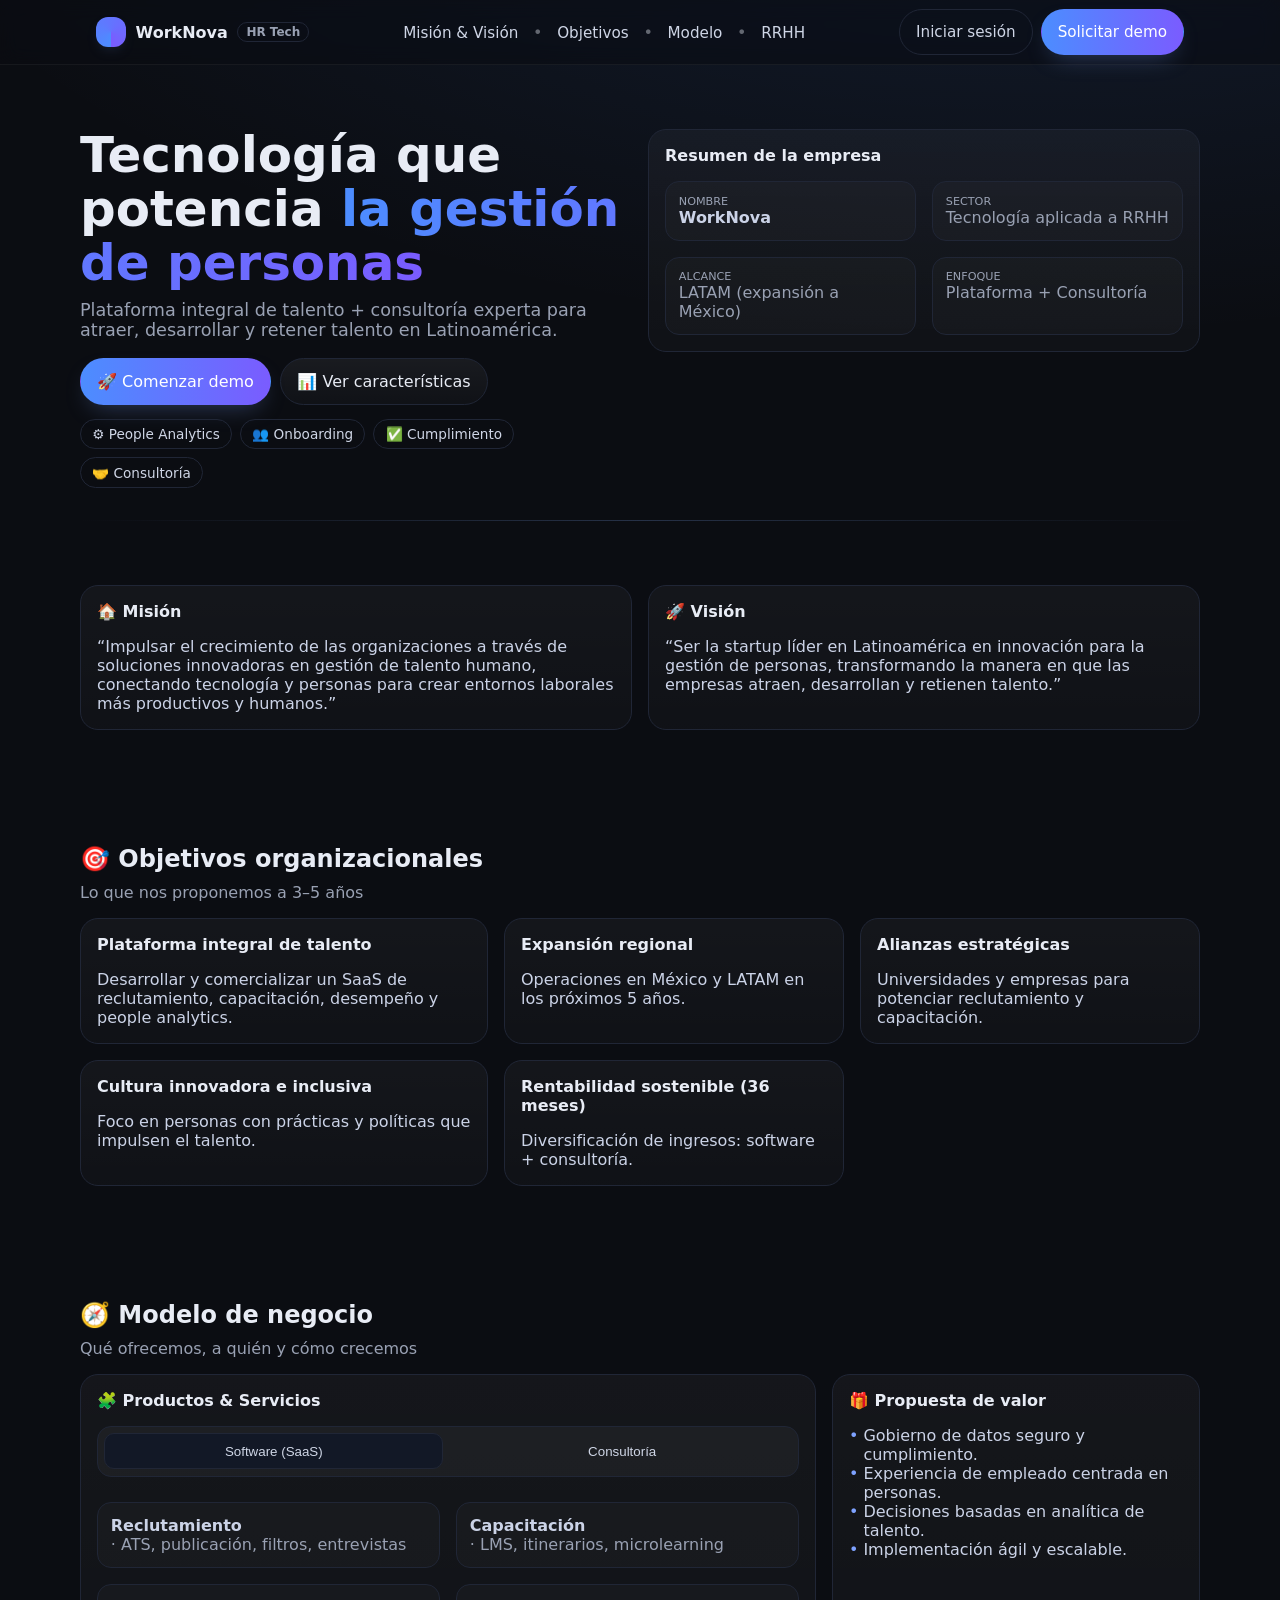
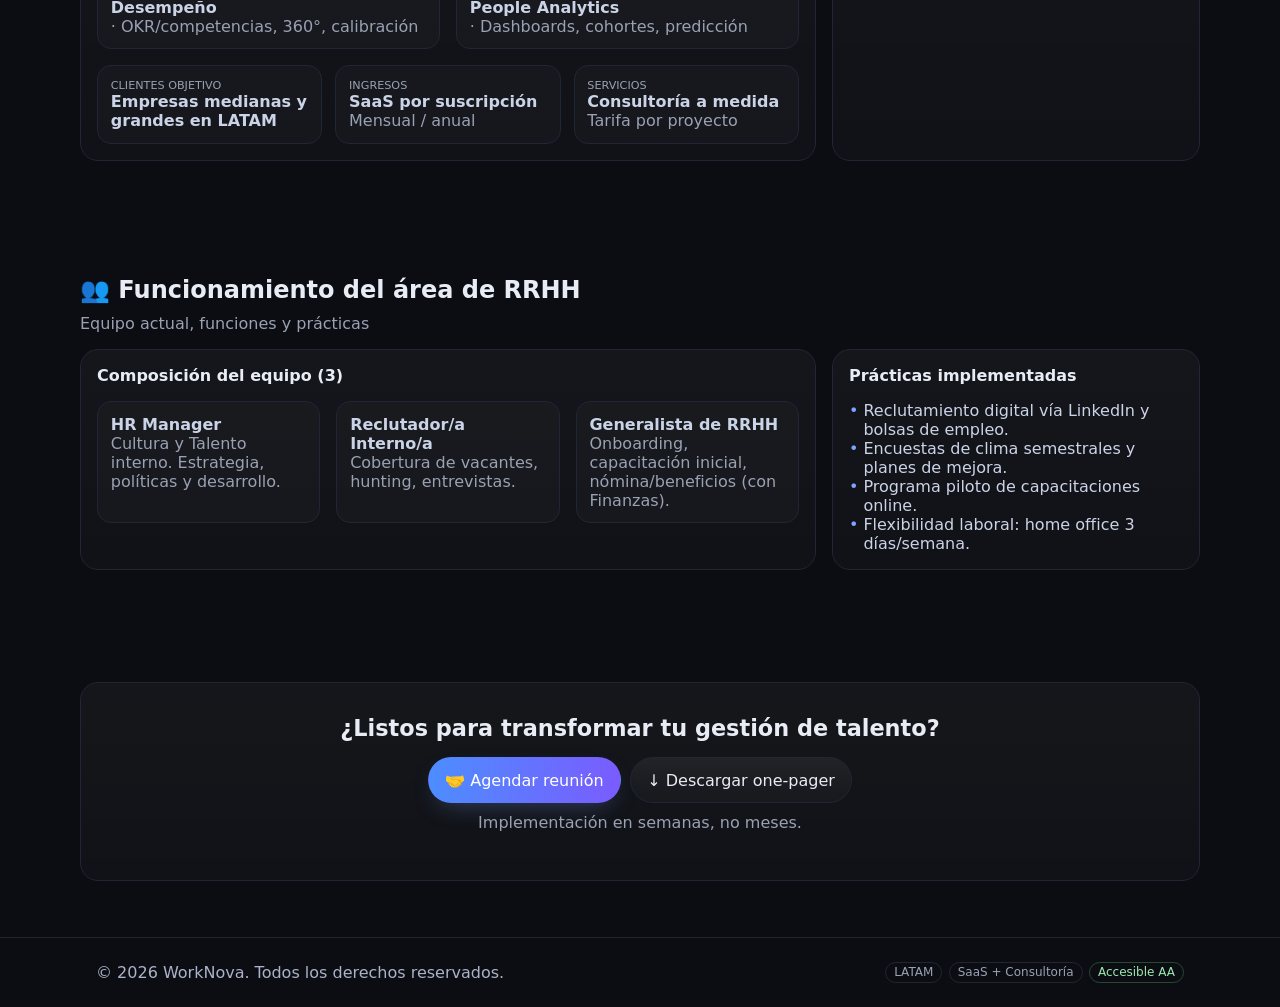
==== commit ac141b14: "Add files via upload" ====
--- a/index.html
+++ b/index.html
@@ -1,18 +1,290 @@
 <!DOCTYPE html>
 <html lang="es">
 <head>
-  <meta charset="utf-8">
-  <meta name="viewport" content="width=device-width, initial-scale=1">
-  <title>WorkNova · Suite de Talento</title>
-  <meta name="description" content="WorkNova HR Platform: gestión integral de talento.">
-  <link rel="preconnect" href="https://fonts.googleapis.com">
-  <link href="https://fonts.googleapis.com/css2?family=Inter:wght@400;500;600;700;800&display=swap" rel="stylesheet">
-  <link rel="stylesheet" href="styles.css">
-  <script src="vendor/lucide.min.js"></script>
+  <meta charset="utf-8" />
+  <meta name="viewport" content="width=device-width, initial-scale=1" />
+  <title>WorkNova · HR Tech</title>
+  <meta name="description" content="WorkNova: Plataforma integral de talento + consultoría en RRHH para LATAM." />
+  <style>
+    :root{
+      --bg: #0b0d12; /* deep slate */
+      --card: #11151d;
+      --muted: #99a1b3;
+      --text: #e8ecf5;
+      --primary: #4c8dff;
+      --primary-2: #7a5cff;
+      --ring: rgba(124, 164, 255, .35);
+      --border: #202636;
+      --ok: #22c55e;
+    }
+    *{box-sizing:border-box}
+    html{scroll-behavior:smooth}
+    body{margin:0;font-family:ui-sans-serif,system-ui,-apple-system,Segoe UI,Roboto,Ubuntu,Inter,Arial; color:var(--text); background:
+      radial-gradient(1200px 600px at 80% -10%, rgba(76,141,255,.15), transparent),
+      radial-gradient(900px 500px at -10% -20%, rgba(122,92,255,.15), transparent),
+      var(--bg);
+    }
+    a{color:inherit;text-decoration:none}
+    .container{max-width:1120px;margin:auto;padding:0 1rem}
+    .btn{display:inline-flex;align-items:center;gap:.5rem;padding:.8rem 1rem;border-radius:999px;border:1px solid var(--border);background:linear-gradient(180deg,rgba(255,255,255,.06),rgba(255,255,255,.02));color:var(--text);cursor:pointer}
+    .btn.primary{border-color:transparent;background:linear-gradient(90deg,var(--primary),var(--primary-2));color:#fff;box-shadow:0 10px 24px -10px var(--ring)}
+    .btn.ghost{background:transparent}
+    .btn:focus{outline:2px solid var(--ring);outline-offset:2px}
+    .badge{display:inline-flex;align-items:center;border:1px solid var(--border);padding:.15rem .5rem;border-radius:999px;font-size:.75rem;color:var(--muted)}
+    header{position:sticky;top:0;backdrop-filter:saturate(140%) blur(10px);background:rgba(11,13,18,.6);border-bottom:1px solid rgba(255,255,255,.05);z-index:50}
+    .nav{height:64px;display:flex;align-items:center;justify-content:space-between}
+    .nav a{font-size:.95rem; color:#cfd6e6}
+    .nav a:hover{text-decoration:underline}
+    .brand{display:flex;align-items:center;gap:.6rem;font-weight:800}
+    .logo{width:30px;height:30px;border-radius:12px;background:conic-gradient(from 180deg at 50% 50%, var(--primary), var(--primary-2));box-shadow:0 6px 16px -8px var(--ring)}
+
+    /* Layout helpers */
+    .grid{display:grid;gap:1rem}
+    @media(min-width:768px){.grid-md-2{grid-template-columns:1fr 1fr}}
+    @media(min-width:1024px){.grid-lg-3{grid-template-columns:1.2fr 1fr 1fr}}
+    .section{padding:56px 0}
+
+    .card{background:linear-gradient(180deg, rgba(255,255,255,.04), rgba(255,255,255,.02)); border:1px solid var(--border); border-radius:18px}
+    .card .hd{padding:1rem 1rem 0;font-weight:700}
+    .card .bd{padding:1rem;color:#cbd3e7}
+
+    .muted{color:var(--muted)}
+    .title-xl{font-size:clamp(1.8rem, 2.4vw + 1.2rem, 3.2rem);line-height:1.08;margin:0}
+    .title-lg{font-size:1.5rem;margin:.2rem 0 .8rem}
+
+    .pill{border:1px solid var(--border);border-radius:999px;padding:.4rem .7rem;display:inline-flex;align-items:center;gap:.4rem;font-size:.85rem;color:#cfd6e6}
+
+    .hero{padding:64px 0 24px}
+    .hero .kicker{display:flex;flex-wrap:wrap;gap:.5rem;margin-top:14px}
+
+    .sep{height:1px;background:linear-gradient(90deg,transparent,#263147,transparent); margin:8px auto; max-width:1120px}
+
+    .list{margin:0;padding:0;list-style:none}
+    .list li{padding-left:.9rem;position:relative}
+    .list li:before{content:"•";position:absolute;left:0;color:#7ea2ff}
+
+    .chip{display:inline-flex;flex-direction:column;padding:.8rem;border-radius:14px;border:1px solid var(--border);background:rgba(255,255,255,.02)}
+    .chip .cap{font-size:.7rem;color:var(--muted);text-transform:uppercase}
+
+    /* Tabs */
+    .tabs{display:grid;gap:.8rem}
+    .tab-bar{display:grid;grid-template-columns:1fr 1fr;gap:.6rem;background:rgba(255,255,255,.04);border:1px solid var(--border);padding:.4rem;border-radius:14px}
+    .tab-btn{padding:.6rem;border:0;border-radius:10px;color:#cfd6e6;background:transparent;cursor:pointer}
+    .tab-btn[aria-selected="true"]{background:#121826;border:1px solid var(--border)}
+    .tab-panel{display:none}
+    .tab-panel[aria-hidden="false"]{display:block}
+
+    /* Animations */
+    .fade-up{opacity:0; transform:translateY(10px); transition:opacity .5s ease, transform .5s ease}
+    .fade-up.show{opacity:1; transform:translateY(0)}
+
+    /* Footer */
+    footer{border-top:1px solid var(--border); padding:24px 0; color:#a9b3c9}
+  </style>
 </head>
 <body>
-  <div id="app"></div>
-  <noscript>WorkNova necesita JavaScript activado.</noscript>
-  <script type="module" src="app.js"></script>
+  <header>
+    <div class="container nav">
+      <div class="brand">
+        <div class="logo" aria-hidden="true"></div>
+        <span>WorkNova</span>
+        <span class="badge" aria-label="Rubro">HR Tech</span>
+      </div>
+      <nav class="hide-sm">
+        <a href="#mision-vision">Misión & Visión</a>
+        <span style="opacity:.4;margin:0 .6rem">•</span>
+        <a href="#objetivos">Objetivos</a>
+        <span style="opacity:.4;margin:0 .6rem">•</span>
+        <a href="#modelo">Modelo</a>
+        <span style="opacity:.4;margin:0 .6rem">•</span>
+        <a href="#rrhh">RRHH</a>
+      </nav>
+      <div style="display:flex;gap:.5rem">
+        <a class="btn ghost" href="sistema.html" role="button" aria-label="Iniciar sesión">Iniciar sesión</a>
+        <a class="btn primary" href="demo.html" role="button" aria-label="Solicitar demo">Solicitar demo</a>
+      </div>
+    </div>
+  </header>
+
+  <section class="container hero grid grid-md-2">
+    <div class="fade-up show" style="transition-delay:.05s">
+      <h1 class="title-xl">Tecnología que potencia <span style="background:linear-gradient(90deg,var(--primary),var(--primary-2));-webkit-background-clip:text;background-clip:text;color:transparent">la gestión de personas</span></h1>
+      <p class="muted" style="margin-top:.6rem;font-size:1.1rem">Plataforma integral de talento + consultoría experta para atraer, desarrollar y retener talento en Latinoamérica.</p>
+      <div style="margin-top:1rem;display:flex;gap:.6rem;flex-wrap:wrap">
+        <a class="btn primary" href="demo.html" role="button">🚀 Comenzar demo</a>
+        <a class="btn" href="#modelo">📊 Ver características</a>
+      </div>
+      <div class="kicker">
+        <span class="pill">⚙️ People Analytics</span>
+        <span class="pill">👥 Onboarding</span>
+        <span class="pill">✅ Cumplimiento</span>
+        <span class="pill">🤝 Consultoría</span>
+      </div>
+    </div>
+    <div class="fade-up show" style="transition-delay:.12s">
+      <div class="card">
+        <div class="hd">Resumen de la empresa</div>
+        <div class="bd grid" style="grid-template-columns:1fr 1fr;gap:1rem">
+          <div class="chip"><span class="cap">Nombre</span><strong>WorkNova</strong></div>
+          <div class="chip"><span class="cap">Sector</span><span class="muted">Tecnología aplicada a RRHH</span></div>
+          <div class="chip"><span class="cap">Alcance</span><span class="muted">LATAM (expansión a México)</span></div>
+          <div class="chip"><span class="cap">Enfoque</span><span class="muted">Plataforma + Consultoría</span></div>
+        </div>
+      </div>
+    </div>
+  </section>
+
+  <div class="sep" aria-hidden="true"></div>
+
+  <section id="mision-vision" class="section container grid grid-md-2">
+    <div class="card fade-up"><div class="hd">🏠 Misión</div><div class="bd">“Impulsar el crecimiento de las organizaciones a través de soluciones innovadoras en gestión de talento humano, conectando tecnología y personas para crear entornos laborales más productivos y humanos.”</div></div>
+    <div class="card fade-up" style="transition-delay:.06s"><div class="hd">🚀 Visión</div><div class="bd">“Ser la startup líder en Latinoamérica en innovación para la gestión de personas, transformando la manera en que las empresas atraen, desarrollan y retienen talento.”</div></div>
+  </section>
+
+  <section id="objetivos" class="section container">
+    <h2 class="title-lg">🎯 Objetivos organizacionales</h2>
+    <p class="muted" style="margin-top:-.2rem">Lo que nos proponemos a 3–5 años</p>
+    <div class="grid grid-md-2 grid-lg-3" style="margin-top:1rem">
+      <div class="card fade-up"><div class="hd">Plataforma integral de talento</div><div class="bd">Desarrollar y comercializar un SaaS de reclutamiento, capacitación, desempeño y people analytics.</div></div>
+      <div class="card fade-up" style="transition-delay:.04s"><div class="hd">Expansión regional</div><div class="bd">Operaciones en México y LATAM en los próximos 5 años.</div></div>
+      <div class="card fade-up" style="transition-delay:.08s"><div class="hd">Alianzas estratégicas</div><div class="bd">Universidades y empresas para potenciar reclutamiento y capacitación.</div></div>
+      <div class="card fade-up" style="transition-delay:.12s"><div class="hd">Cultura innovadora e inclusiva</div><div class="bd">Foco en personas con prácticas y políticas que impulsen el talento.</div></div>
+      <div class="card fade-up" style="transition-delay:.16s"><div class="hd">Rentabilidad sostenible (36 meses)</div><div class="bd">Diversificación de ingresos: software + consultoría.</div></div>
+    </div>
+  </section>
+
+  <section id="modelo" class="section container">
+    <h2 class="title-lg">🧭 Modelo de negocio</h2>
+    <p class="muted" style="margin-top:-.2rem">Qué ofrecemos, a quién y cómo crecemos</p>
+    <div class="grid" style="grid-template-columns:2fr 1fr;gap:1rem">
+      <div class="card fade-up">
+        <div class="hd">🧩 Productos & Servicios</div>
+        <div class="bd">
+          <div class="tabs" data-tabs>
+            <div class="tab-bar" role="tablist" aria-label="Productos y servicios">
+              <button class="tab-btn" role="tab" aria-selected="true" aria-controls="panel-software" id="tab-software">Software (SaaS)</button>
+              <button class="tab-btn" role="tab" aria-selected="false" aria-controls="panel-consultoria" id="tab-consultoria">Consultoría</button>
+            </div>
+            <div id="panel-software" class="tab-panel" role="tabpanel" aria-labelledby="tab-software" aria-hidden="false">
+              <div class="grid grid-md-2" style="margin-top:.8rem">
+                <div class="chip"><strong>Reclutamiento</strong><span class="muted">· ATS, publicación, filtros, entrevistas</span></div>
+                <div class="chip"><strong>Capacitación</strong><span class="muted">· LMS, itinerarios, microlearning</span></div>
+                <div class="chip"><strong>Desempeño</strong><span class="muted">· OKR/competencias, 360°, calibración</span></div>
+                <div class="chip"><strong>People Analytics</strong><span class="muted">· Dashboards, cohortes, predicción</span></div>
+              </div>
+            </div>
+            <div id="panel-consultoria" class="tab-panel" role="tabpanel" aria-labelledby="tab-consultoria" aria-hidden="true">
+              <div class="grid grid-md-2" style="margin-top:.8rem">
+                <div class="chip"><strong>Selección & Headhunting</strong><span class="muted">· Perfiles clave, assessment center</span></div>
+                <div class="chip"><strong>Compensaciones & Beneficios</strong><span class="muted">· Bandas, equidad interna, paquetes</span></div>
+                <div class="chip"><strong>Clima & Cultura</strong><span class="muted">· Encuestas, workshops, acción</span></div>
+                <div class="chip"><strong>Desarrollo Organizacional</strong><span class="muted">· Mapa de talento, sucesión</span></div>
+              </div>
+            </div>
+          </div>
+
+          <div class="grid" style="grid-template-columns:repeat(3,1fr);gap:.8rem;margin-top:1rem">
+            <div class="chip"><span class="cap">Clientes objetivo</span><strong>Empresas medianas y grandes en LATAM</strong></div>
+            <div class="chip"><span class="cap">Ingresos</span><strong>SaaS por suscripción</strong><span class="muted">Mensual / anual</span></div>
+            <div class="chip"><span class="cap">Servicios</span><strong>Consultoría a medida</strong><span class="muted">Tarifa por proyecto</span></div>
+          </div>
+        </div>
+      </div>
+
+      <div class="card fade-up" style="transition-delay:.06s">
+        <div class="hd">🎁 Propuesta de valor</div>
+        <div class="bd">
+          <ul class="list">
+            <li>Gobierno de datos seguro y cumplimiento.</li>
+            <li>Experiencia de empleado centrada en personas.</li>
+            <li>Decisiones basadas en analítica de talento.</li>
+            <li>Implementación ágil y escalable.</li>
+          </ul>
+        </div>
+      </div>
+    </div>
+  </section>
+
+  <section id="rrhh" class="section container">
+    <h2 class="title-lg">👥 Funcionamiento del área de RRHH</h2>
+    <p class="muted" style="margin-top:-.2rem">Equipo actual, funciones y prácticas</p>
+
+    <div class="grid" style="grid-template-columns:2fr 1fr;gap:1rem">
+      <div class="card fade-up">
+        <div class="hd">Composición del equipo (3)</div>
+        <div class="bd grid grid-md-2" style="grid-template-columns:repeat(3,1fr)">
+          <div class="chip"><strong>HR Manager</strong><span class="muted">Cultura y Talento interno. Estrategia, políticas y desarrollo.</span></div>
+          <div class="chip"><strong>Reclutador/a Interno/a</strong><span class="muted">Cobertura de vacantes, hunting, entrevistas.</span></div>
+          <div class="chip"><strong>Generalista de RRHH</strong><span class="muted">Onboarding, capacitación inicial, nómina/beneficios (con Finanzas).</span></div>
+        </div>
+      </div>
+
+      <div class="card fade-up" style="transition-delay:.08s">
+        <div class="hd">Prácticas implementadas</div>
+        <div class="bd">
+          <ul class="list">
+            <li>Reclutamiento digital vía LinkedIn y bolsas de empleo.</li>
+            <li>Encuestas de clima semestrales y planes de mejora.</li>
+            <li>Programa piloto de capacitaciones online.</li>
+            <li>Flexibilidad laboral: home office 3 días/semana.</li>
+          </ul>
+        </div>
+      </div>
+    </div>
+  </section>
+
+  <section id="cta" class="section container">
+    <div class="card fade-up" style="text-align:center;padding:1rem">
+      <div class="hd" style="font-size:1.4rem">¿Listos para transformar tu gestión de talento?</div>
+      <div class="bd">
+        <div style="display:flex;gap:.6rem;justify-content:center;flex-wrap:wrap">
+          <a class="btn primary" href="#" role="button">🤝 Agendar reunión</a>
+          <a class="btn" href="#" role="button">↓ Descargar one‑pager</a>
+        </div>
+        <p class="muted" style="margin-top:.6rem">Implementación en semanas, no meses.</p>
+      </div>
+    </div>
+  </section>
+
+  <footer>
+    <div class="container" style="display:flex;align-items:center;justify-content:space-between;gap:.8rem;flex-wrap:wrap">
+      <div>© <span id="y"></span> WorkNova. Todos los derechos reservados.</div>
+      <div style="display:flex;gap:.4rem;flex-wrap:wrap">
+        <span class="badge">LATAM</span>
+        <span class="badge">SaaS + Consultoría</span>
+        <span class="badge" style="border-color:#234b2f;color:#9ce8b2">Accesible AA</span>
+      </div>
+    </div>
+  </footer>
+
+  <script>
+    // Año del footer
+    document.getElementById('y').textContent = new Date().getFullYear();
+
+    // Tabs accesibles (sin frameworks)
+    document.querySelectorAll('[data-tabs]').forEach(function(tabs){
+      const btns = tabs.querySelectorAll('[role="tab"]');
+      const panels = tabs.querySelectorAll('[role="tabpanel"]');
+      function activate(id){
+        btns.forEach(b=>{b.setAttribute('aria-selected', b.id===id);});
+        panels.forEach(p=>{p.setAttribute('aria-hidden', p.getAttribute('aria-labelledby')!==id);});
+      }
+      btns.forEach(btn=>{
+        btn.addEventListener('click', ()=>activate(btn.id));
+        btn.addEventListener('keydown', (e)=>{
+          const i = Array.from(btns).indexOf(document.activeElement);
+          if(e.key==='ArrowRight') btns[(i+1)%btns.length].focus();
+          if(e.key==='ArrowLeft') btns[(i-1+btns.length)%btns.length].focus();
+        });
+      });
+    });
+
+    // Animación de aparición en scroll
+    const observer = new IntersectionObserver((entries)=>{
+      entries.forEach(e=>{ if(e.isIntersecting) e.target.classList.add('show'); });
+    }, {threshold: .08});
+
+    document.querySelectorAll('.fade-up').forEach(el=>observer.observe(el));
+  </script>
 </body>
-</html>
+</html>
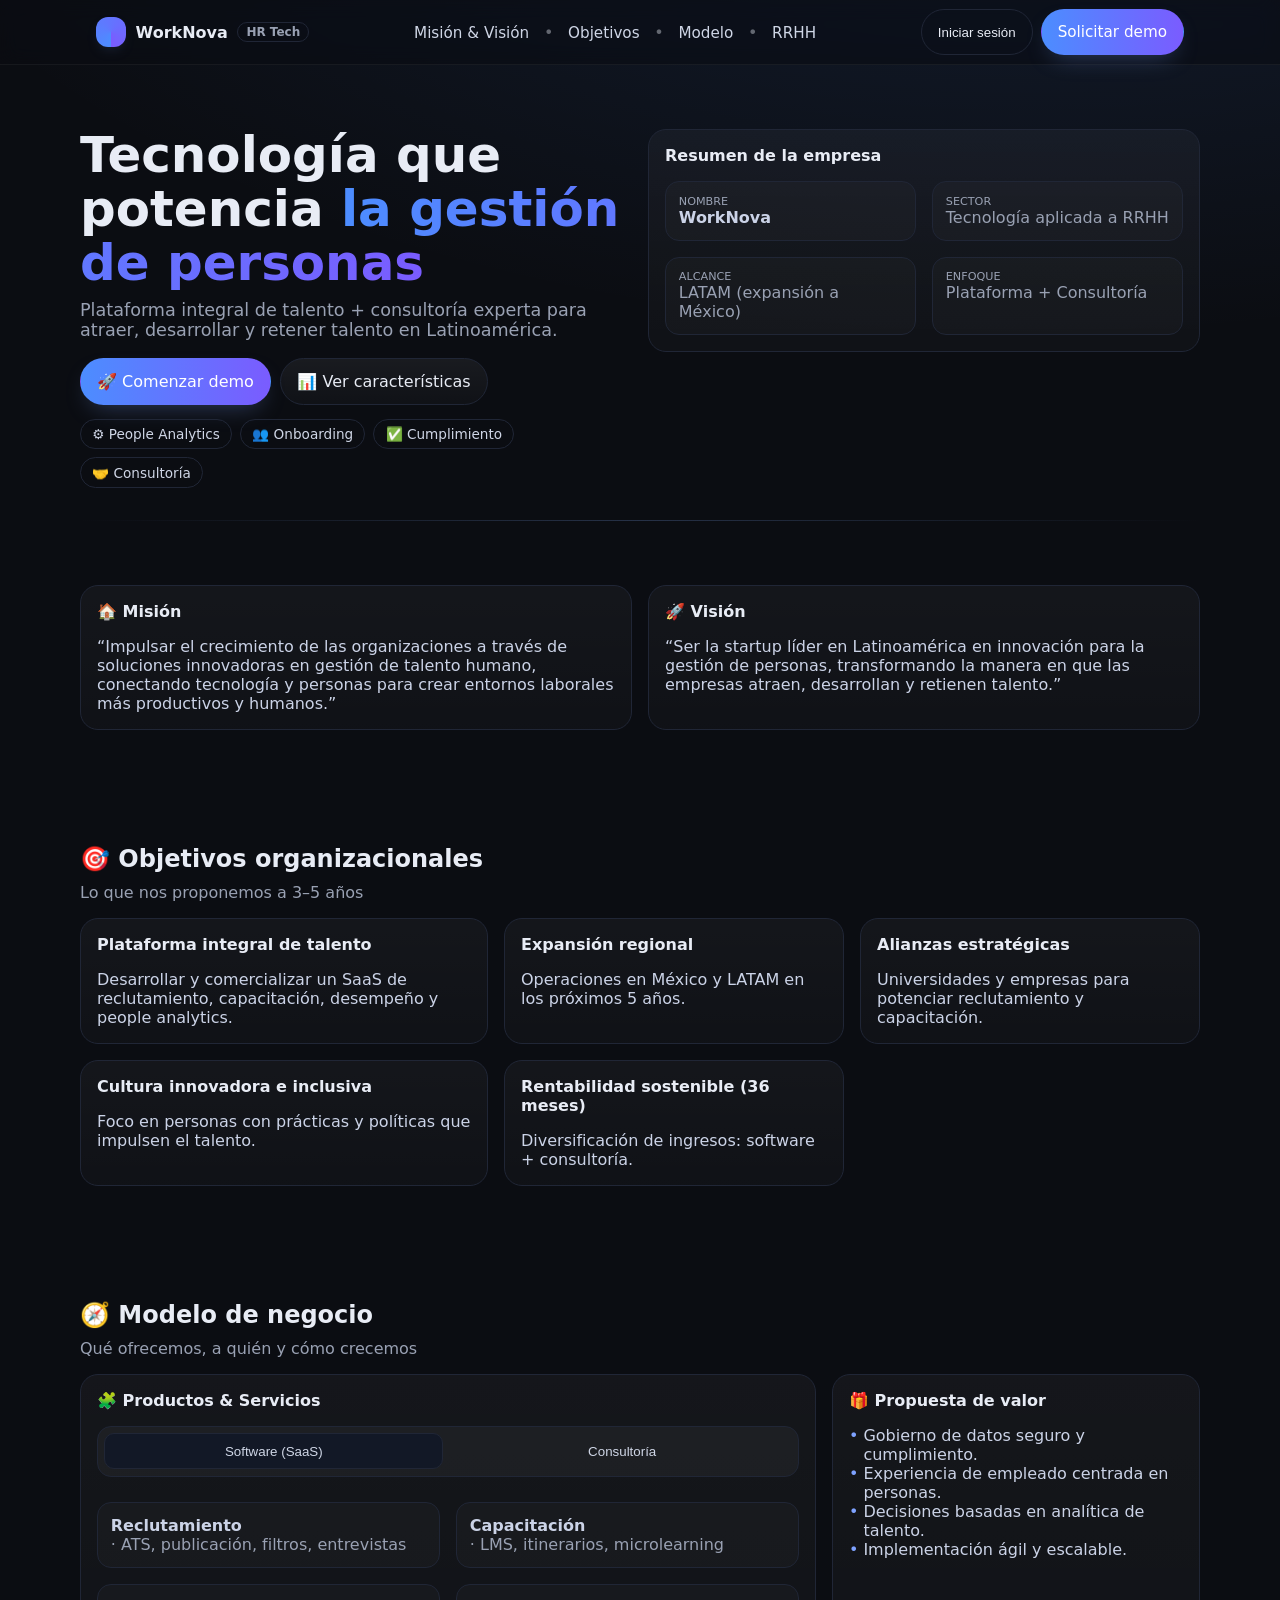
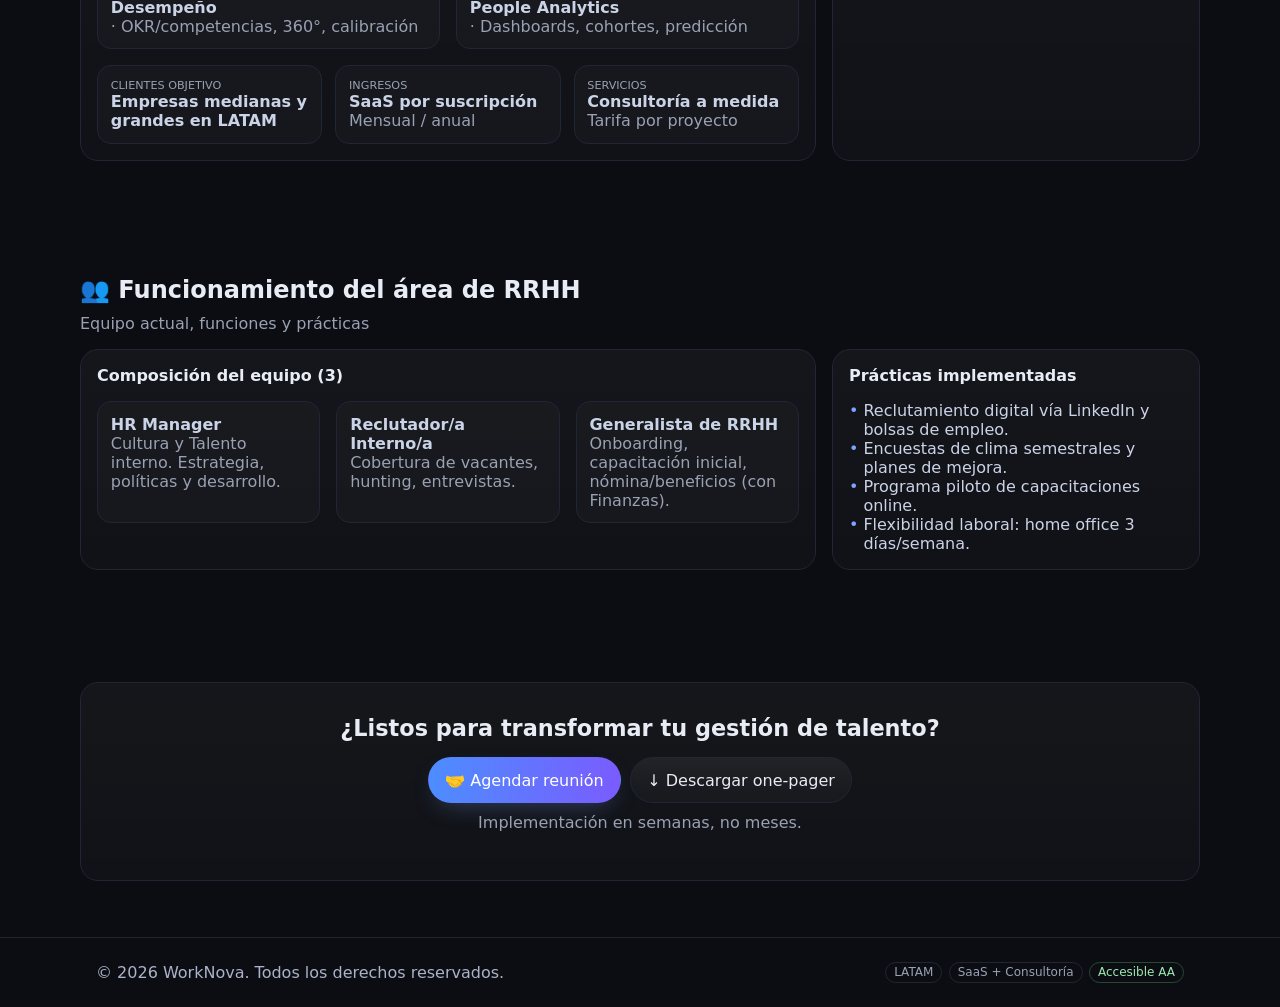
==== commit 7dd66abd: "Add files via upload" ====
--- a/index.html
+++ b/index.html
@@ -100,7 +100,7 @@
         <a href="#rrhh">RRHH</a>
       </nav>
       <div style="display:flex;gap:.5rem">
-        <a class="btn ghost" href="sistema.html" role="button" aria-label="Iniciar sesión">Iniciar sesión</a>
+        <button class="btn ghost" type="button" aria-label="Iniciar sesión">Iniciar sesión</button>
         <a class="btn primary" href="demo.html" role="button" aria-label="Solicitar demo">Solicitar demo</a>
       </div>
     </div>
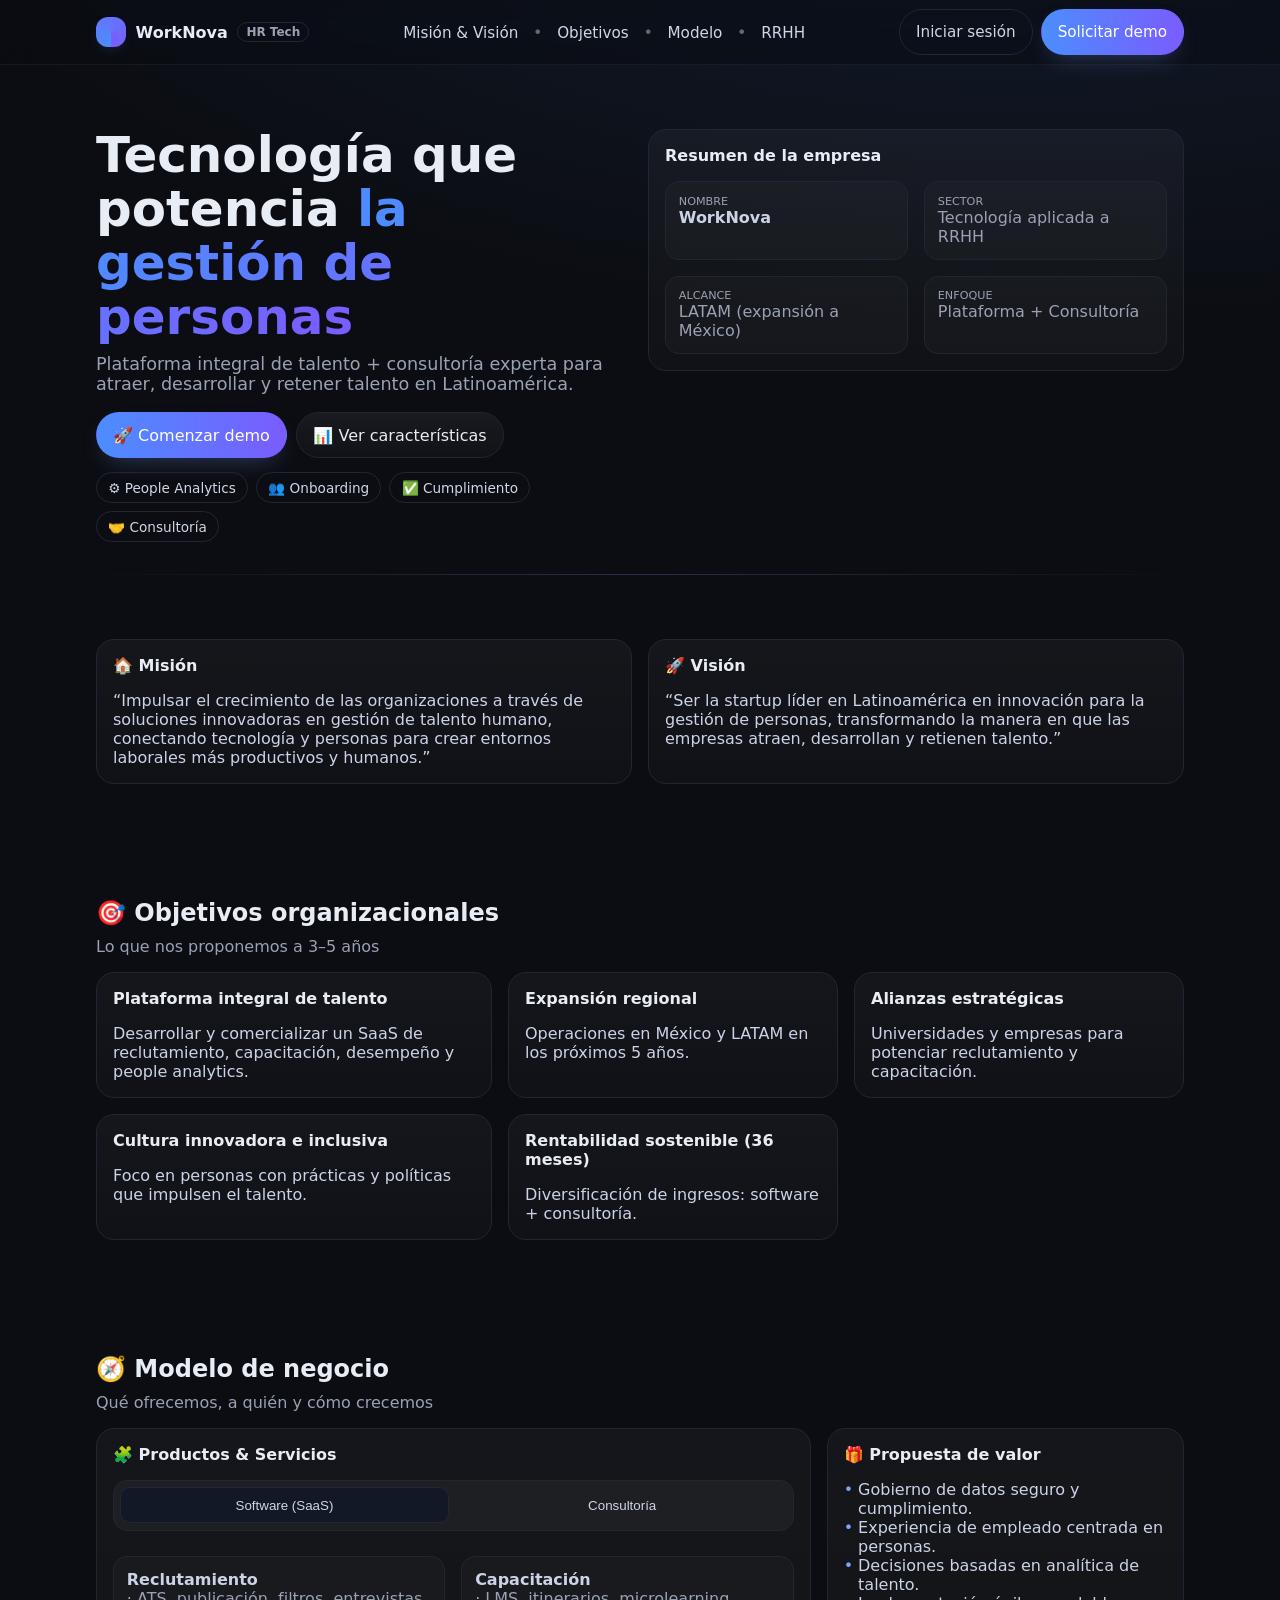
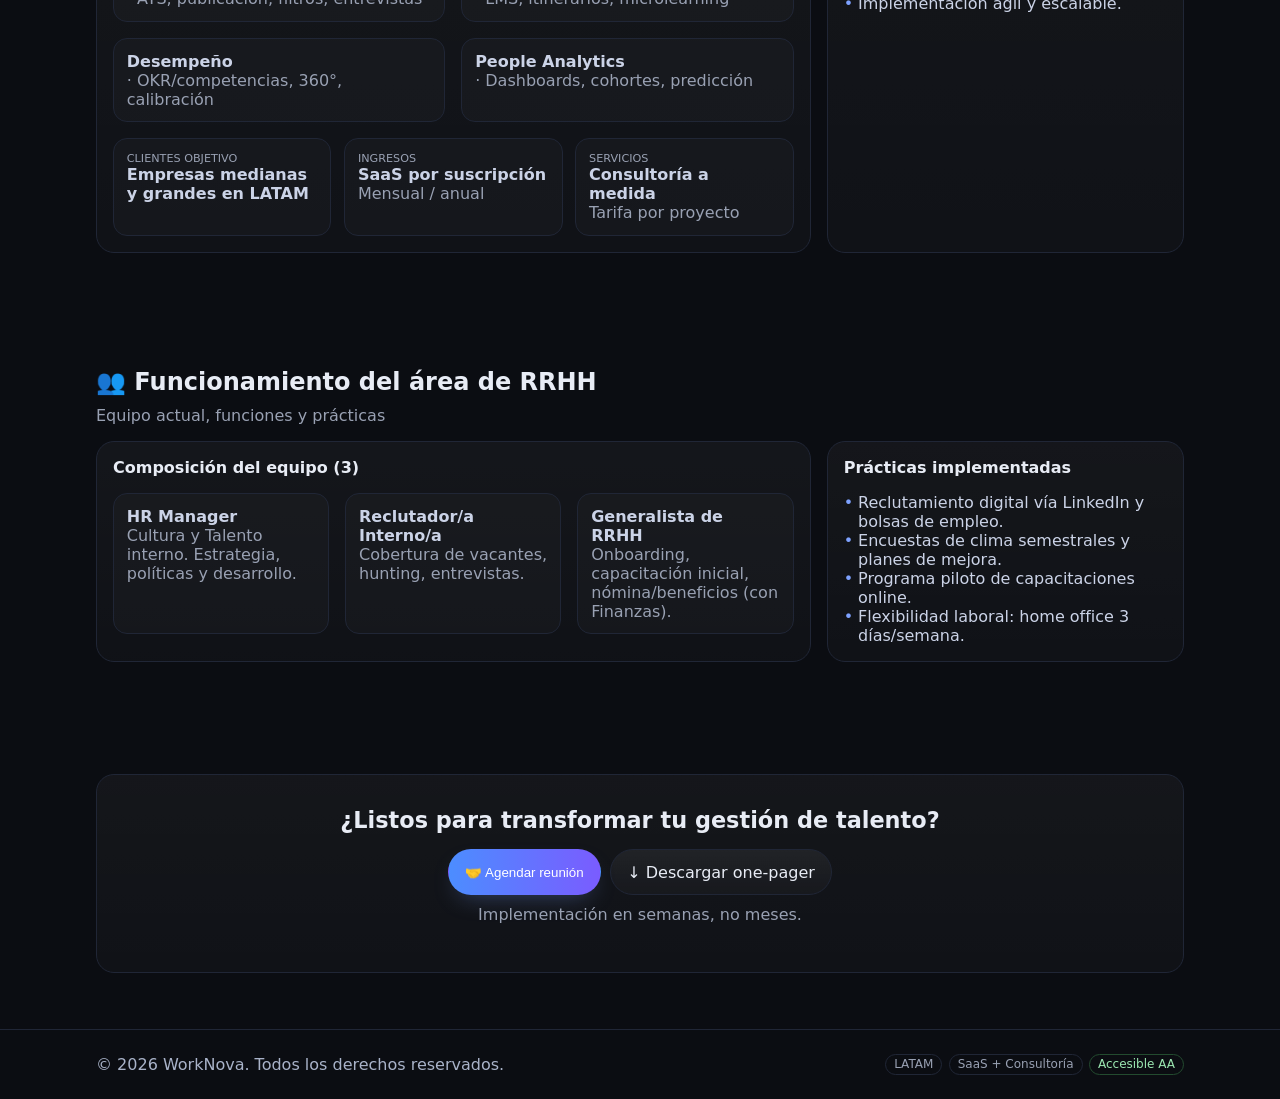
==== commit eefd0161: "Add files via upload" ====
--- a/index.html
+++ b/index.html
@@ -42,7 +42,7 @@
     .grid{display:grid;gap:1rem}
     @media(min-width:768px){.grid-md-2{grid-template-columns:1fr 1fr}}
     @media(min-width:1024px){.grid-lg-3{grid-template-columns:1.2fr 1fr 1fr}}
-    .section{padding:56px 0}
+    .section{padding:56px 1rem;scroll-margin-top:64px}
 
     .card{background:linear-gradient(180deg, rgba(255,255,255,.04), rgba(255,255,255,.02)); border:1px solid var(--border); border-radius:18px}
     .card .hd{padding:1rem 1rem 0;font-weight:700}
@@ -54,7 +54,7 @@
 
     .pill{border:1px solid var(--border);border-radius:999px;padding:.4rem .7rem;display:inline-flex;align-items:center;gap:.4rem;font-size:.85rem;color:#cfd6e6}
 
-    .hero{padding:64px 0 24px}
+    .hero{padding:64px 1rem 24px}
     .hero .kicker{display:flex;flex-wrap:wrap;gap:.5rem;margin-top:14px}
 
     .sep{height:1px;background:linear-gradient(90deg,transparent,#263147,transparent); margin:8px auto; max-width:1120px}
@@ -80,6 +80,33 @@
 
     /* Footer */
     footer{border-top:1px solid var(--border); padding:24px 0; color:#a9b3c9}
+
+    /* Menú móvil */
+    .menu-btn{display:none;width:42px;height:42px;border-radius:12px;border:1px solid var(--border);background:transparent;color:var(--text);cursor:pointer;font-size:1.2rem}
+    .mobile-nav{display:none;border-top:1px solid rgba(255,255,255,.05);padding:.6rem 1rem 1rem}
+    .mobile-nav a:not(.btn){display:block;padding:.75rem .4rem;border-bottom:1px solid rgba(255,255,255,.05);color:#cfd6e6}
+    .mobile-nav .btn{width:100%;justify-content:center;margin-top:.6rem}
+    header.open .mobile-nav{display:block}
+
+    /* Ventana de contacto */
+    .modal-bg{position:fixed;inset:0;background:rgba(0,0,0,.6);display:none;place-items:center;padding:1rem;z-index:100}
+    .modal-bg.show{display:grid}
+    .modal{width:min(520px,100%);background:var(--card);border:1px solid var(--border);border-radius:18px;padding:1.4rem;box-shadow:0 30px 80px rgba(0,0,0,.5)}
+    .modal h3{margin:0 0 .3rem;font-size:1.3rem}
+    .field{margin-top:.8rem}
+    .field label{display:block;font-size:.85rem;color:#cfd6e6;margin-bottom:.3rem}
+    .field input,.field textarea,.field select{width:100%;padding:.7rem .8rem;border-radius:12px;border:1px solid var(--border);background:#0d1118;color:var(--text);font:inherit}
+    .field input:focus,.field textarea:focus,.field select:focus{outline:2px solid var(--ring);border-color:transparent}
+    .field textarea{min-height:90px;resize:vertical}
+
+    /* Responsive */
+    @media (max-width:860px){
+      .hide-sm,.desk-only{display:none !important}
+      .menu-btn{display:inline-grid;place-items:center}
+      .stack-sm{grid-template-columns:1fr !important}
+      .hero{padding:40px 1rem 16px}
+      .section{padding:40px 1rem}
+    }
   </style>
 </head>
 <body>
@@ -99,11 +126,20 @@
         <span style="opacity:.4;margin:0 .6rem">•</span>
         <a href="#rrhh">RRHH</a>
       </nav>
-      <div style="display:flex;gap:.5rem">
-        <button class="btn ghost" type="button" aria-label="Iniciar sesión">Iniciar sesión</button>
-        <a class="btn primary" href="demo.html" role="button" aria-label="Solicitar demo">Solicitar demo</a>
-      </div>
-    </div>
+      <div style="display:flex;gap:.5rem;align-items:center">
+        <a class="btn ghost desk-only" href="sistema.html" role="button" aria-label="Iniciar sesión">Iniciar sesión</a>
+        <a class="btn primary desk-only" href="demo.html" role="button" aria-label="Solicitar demo">Solicitar demo</a>
+        <button class="menu-btn" type="button" aria-label="Abrir menú" aria-expanded="false" data-menu>☰</button>
+      </div>
+    </div>
+    <nav class="mobile-nav" aria-label="Menú">
+      <a href="#mision-vision">Misión & Visión</a>
+      <a href="#objetivos">Objetivos</a>
+      <a href="#modelo">Modelo</a>
+      <a href="#rrhh">RRHH</a>
+      <a class="btn" href="sistema.html">Iniciar sesión</a>
+      <a class="btn primary" href="demo.html">Solicitar demo</a>
+    </nav>
   </header>
 
   <section class="container hero grid grid-md-2">
@@ -124,7 +160,7 @@
     <div class="fade-up show" style="transition-delay:.12s">
       <div class="card">
         <div class="hd">Resumen de la empresa</div>
-        <div class="bd grid" style="grid-template-columns:1fr 1fr;gap:1rem">
+        <div class="bd grid stack-sm" style="grid-template-columns:1fr 1fr;gap:1rem">
           <div class="chip"><span class="cap">Nombre</span><strong>WorkNova</strong></div>
           <div class="chip"><span class="cap">Sector</span><span class="muted">Tecnología aplicada a RRHH</span></div>
           <div class="chip"><span class="cap">Alcance</span><span class="muted">LATAM (expansión a México)</span></div>
@@ -156,7 +192,7 @@
   <section id="modelo" class="section container">
     <h2 class="title-lg">🧭 Modelo de negocio</h2>
     <p class="muted" style="margin-top:-.2rem">Qué ofrecemos, a quién y cómo crecemos</p>
-    <div class="grid" style="grid-template-columns:2fr 1fr;gap:1rem">
+    <div class="grid stack-sm" style="grid-template-columns:2fr 1fr;gap:1rem">
       <div class="card fade-up">
         <div class="hd">🧩 Productos & Servicios</div>
         <div class="bd">
@@ -183,7 +219,7 @@
             </div>
           </div>
 
-          <div class="grid" style="grid-template-columns:repeat(3,1fr);gap:.8rem;margin-top:1rem">
+          <div class="grid stack-sm" style="grid-template-columns:repeat(3,1fr);gap:.8rem;margin-top:1rem">
             <div class="chip"><span class="cap">Clientes objetivo</span><strong>Empresas medianas y grandes en LATAM</strong></div>
             <div class="chip"><span class="cap">Ingresos</span><strong>SaaS por suscripción</strong><span class="muted">Mensual / anual</span></div>
             <div class="chip"><span class="cap">Servicios</span><strong>Consultoría a medida</strong><span class="muted">Tarifa por proyecto</span></div>
@@ -209,10 +245,10 @@
     <h2 class="title-lg">👥 Funcionamiento del área de RRHH</h2>
     <p class="muted" style="margin-top:-.2rem">Equipo actual, funciones y prácticas</p>
 
-    <div class="grid" style="grid-template-columns:2fr 1fr;gap:1rem">
+    <div class="grid stack-sm" style="grid-template-columns:2fr 1fr;gap:1rem">
       <div class="card fade-up">
         <div class="hd">Composición del equipo (3)</div>
-        <div class="bd grid grid-md-2" style="grid-template-columns:repeat(3,1fr)">
+        <div class="bd grid stack-sm" style="grid-template-columns:repeat(3,1fr)">
           <div class="chip"><strong>HR Manager</strong><span class="muted">Cultura y Talento interno. Estrategia, políticas y desarrollo.</span></div>
           <div class="chip"><strong>Reclutador/a Interno/a</strong><span class="muted">Cobertura de vacantes, hunting, entrevistas.</span></div>
           <div class="chip"><strong>Generalista de RRHH</strong><span class="muted">Onboarding, capacitación inicial, nómina/beneficios (con Finanzas).</span></div>
@@ -238,13 +274,30 @@
       <div class="hd" style="font-size:1.4rem">¿Listos para transformar tu gestión de talento?</div>
       <div class="bd">
         <div style="display:flex;gap:.6rem;justify-content:center;flex-wrap:wrap">
-          <a class="btn primary" href="#" role="button">🤝 Agendar reunión</a>
-          <a class="btn" href="#" role="button">↓ Descargar one‑pager</a>
+          <button class="btn primary" type="button" data-contacto>🤝 Agendar reunión</button>
+          <a class="btn" href="onepager.html" target="_blank" rel="noopener">↓ Descargar one‑pager</a>
         </div>
         <p class="muted" style="margin-top:.6rem">Implementación en semanas, no meses.</p>
       </div>
     </div>
   </section>
+
+  <div class="modal-bg" data-modal role="dialog" aria-modal="true" aria-labelledby="contacto-titulo">
+    <form class="modal" data-form>
+      <h3 id="contacto-titulo">Agendar una reunión</h3>
+      <p class="muted" style="margin:0">Dejanos tus datos y te respondemos para coordinar día y horario.</p>
+      <div class="field"><label for="c-nombre">Nombre y apellido</label><input id="c-nombre" name="nombre" required autocomplete="name"></div>
+      <div class="field"><label for="c-empresa">Empresa</label><input id="c-empresa" name="empresa" autocomplete="organization"></div>
+      <div class="field"><label for="c-email">Correo electrónico</label><input id="c-email" name="email" type="email" required autocomplete="email"></div>
+      <div class="field"><label for="c-interes">Me interesa</label><select id="c-interes" name="interes"><option>Plataforma (SaaS)</option><option>Consultoría</option><option>Ambas</option></select></div>
+      <div class="field"><label for="c-msg">Mensaje (opcional)</label><textarea id="c-msg" name="mensaje" placeholder="Cantidad de empleados, horarios que te quedan cómodos…"></textarea></div>
+      <div style="display:flex;gap:.6rem;justify-content:flex-end;margin-top:1.1rem;flex-wrap:wrap">
+        <button class="btn" type="button" data-cerrar>Cancelar</button>
+        <button class="btn primary" type="submit">Enviar solicitud</button>
+      </div>
+      <p class="muted" style="font-size:.8rem;margin:.8rem 0 0">Se abrirá tu programa de correo con el mensaje listo para enviar.</p>
+    </form>
+  </div>
 
   <footer>
     <div class="container" style="display:flex;align-items:center;justify-content:space-between;gap:.8rem;flex-wrap:wrap">
@@ -285,6 +338,33 @@
     }, {threshold: .08});
 
     document.querySelectorAll('.fade-up').forEach(el=>observer.observe(el));
+
+    // Menú móvil
+    const header = document.querySelector('header');
+    const menuBtn = document.querySelector('[data-menu]');
+    menuBtn.addEventListener('click', ()=>{
+      const abierto = header.classList.toggle('open');
+      menuBtn.setAttribute('aria-expanded', abierto); menuBtn.textContent = abierto ? '✕' : '☰';
+    });
+    document.querySelectorAll('.mobile-nav a').forEach(a=>a.addEventListener('click', ()=>{ header.classList.remove('open'); menuBtn.textContent='☰'; menuBtn.setAttribute('aria-expanded', false); }));
+
+    // Agendar reunión: arma un correo listo para enviar
+    const CONTACTO_EMAIL = 'contacto@worknova.com'; // ← cambiá esta dirección por la real
+    const modal = document.querySelector('[data-modal]');
+    const abrir = ()=>{ modal.classList.add('show'); document.getElementById('c-nombre').focus(); };
+    const cerrar = ()=> modal.classList.remove('show');
+    document.querySelectorAll('[data-contacto]').forEach(b=>b.addEventListener('click', abrir));
+    modal.querySelector('[data-cerrar]').addEventListener('click', cerrar);
+    modal.addEventListener('click', e=>{ if(e.target===modal) cerrar(); });
+    document.addEventListener('keydown', e=>{ if(e.key==='Escape') cerrar(); });
+    document.querySelector('[data-form]').addEventListener('submit', e=>{
+      e.preventDefault();
+      const f = Object.fromEntries(new FormData(e.target));
+      const asunto = `Solicitud de reunión – ${f.empresa || f.nombre}`;
+      const cuerpo = `Nombre: ${f.nombre}\nEmpresa: ${f.empresa || '-'}\nCorreo: ${f.email}\nInterés: ${f.interes}\n\n${f.mensaje || ''}`;
+      window.location.href = `mailto:${CONTACTO_EMAIL}?subject=${encodeURIComponent(asunto)}&body=${encodeURIComponent(cuerpo)}`;
+      cerrar(); e.target.reset();
+    });
   </script>
 </body>
 </html>
